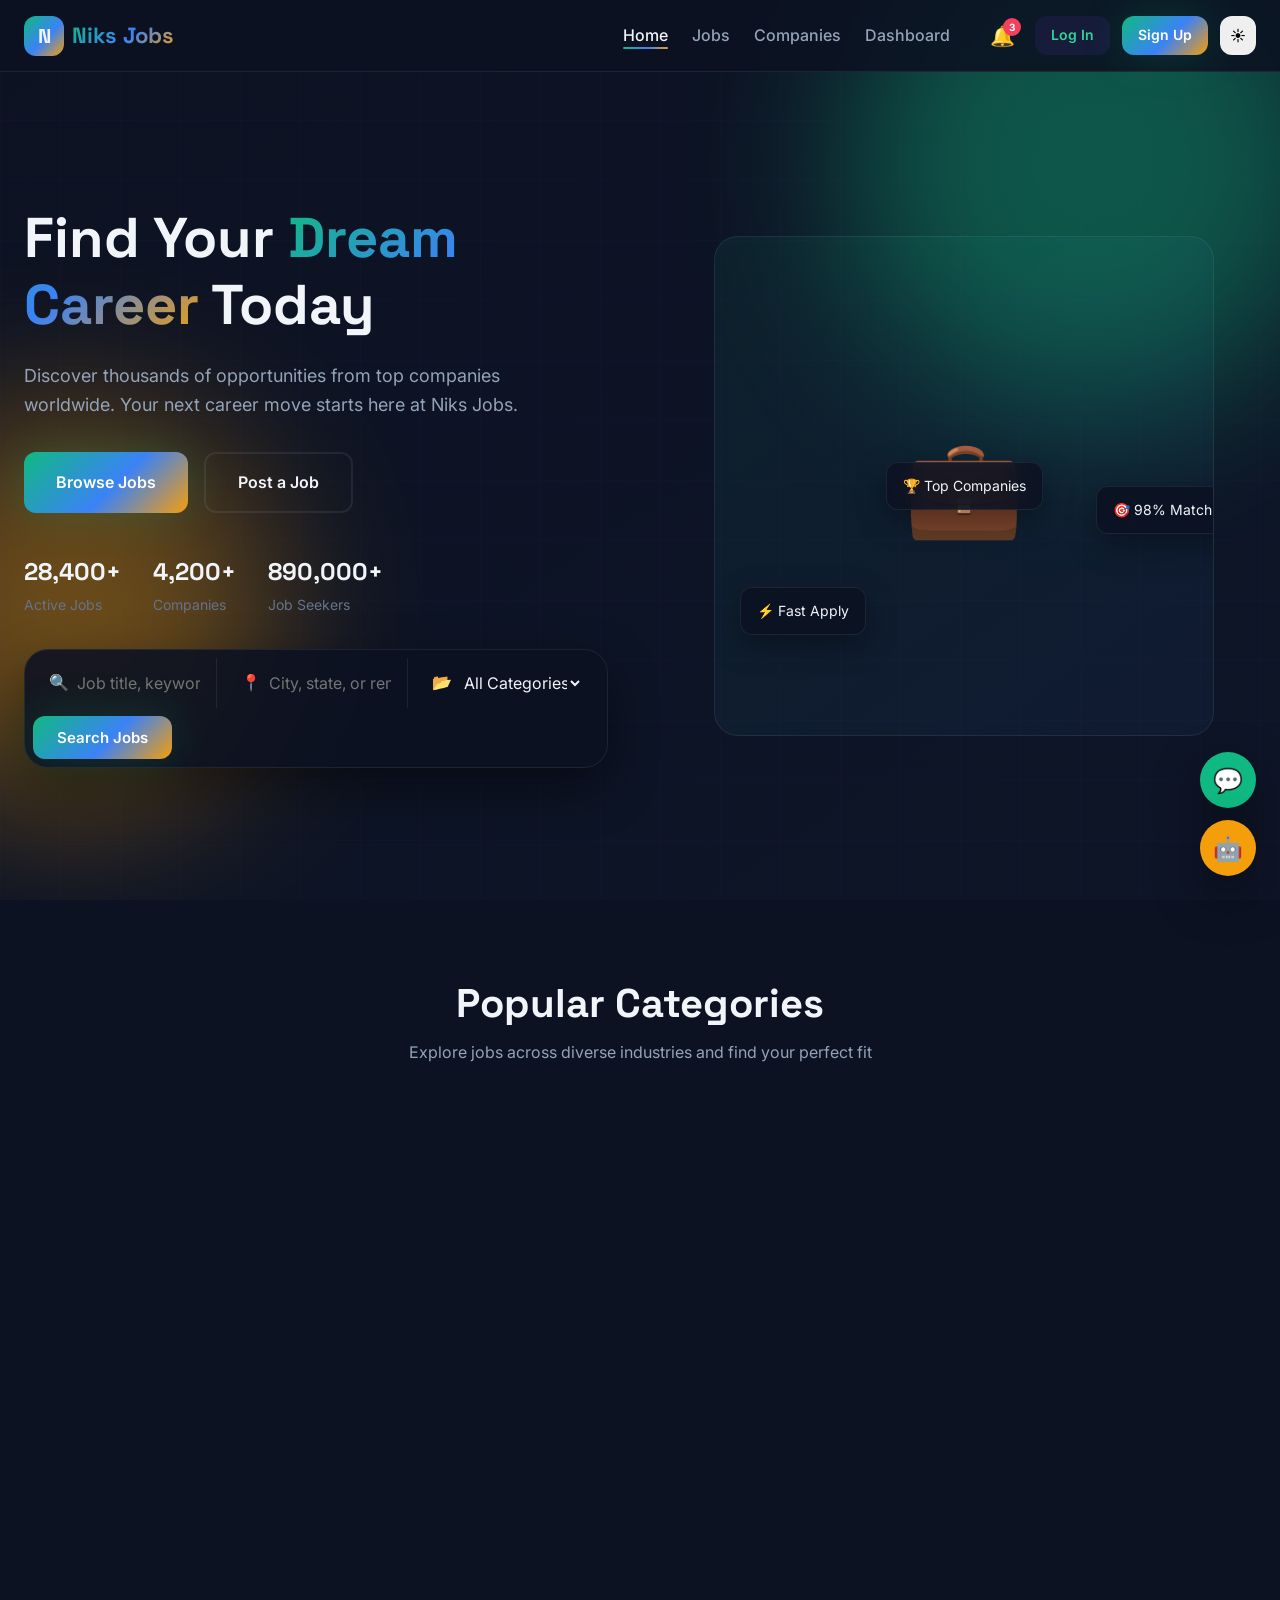
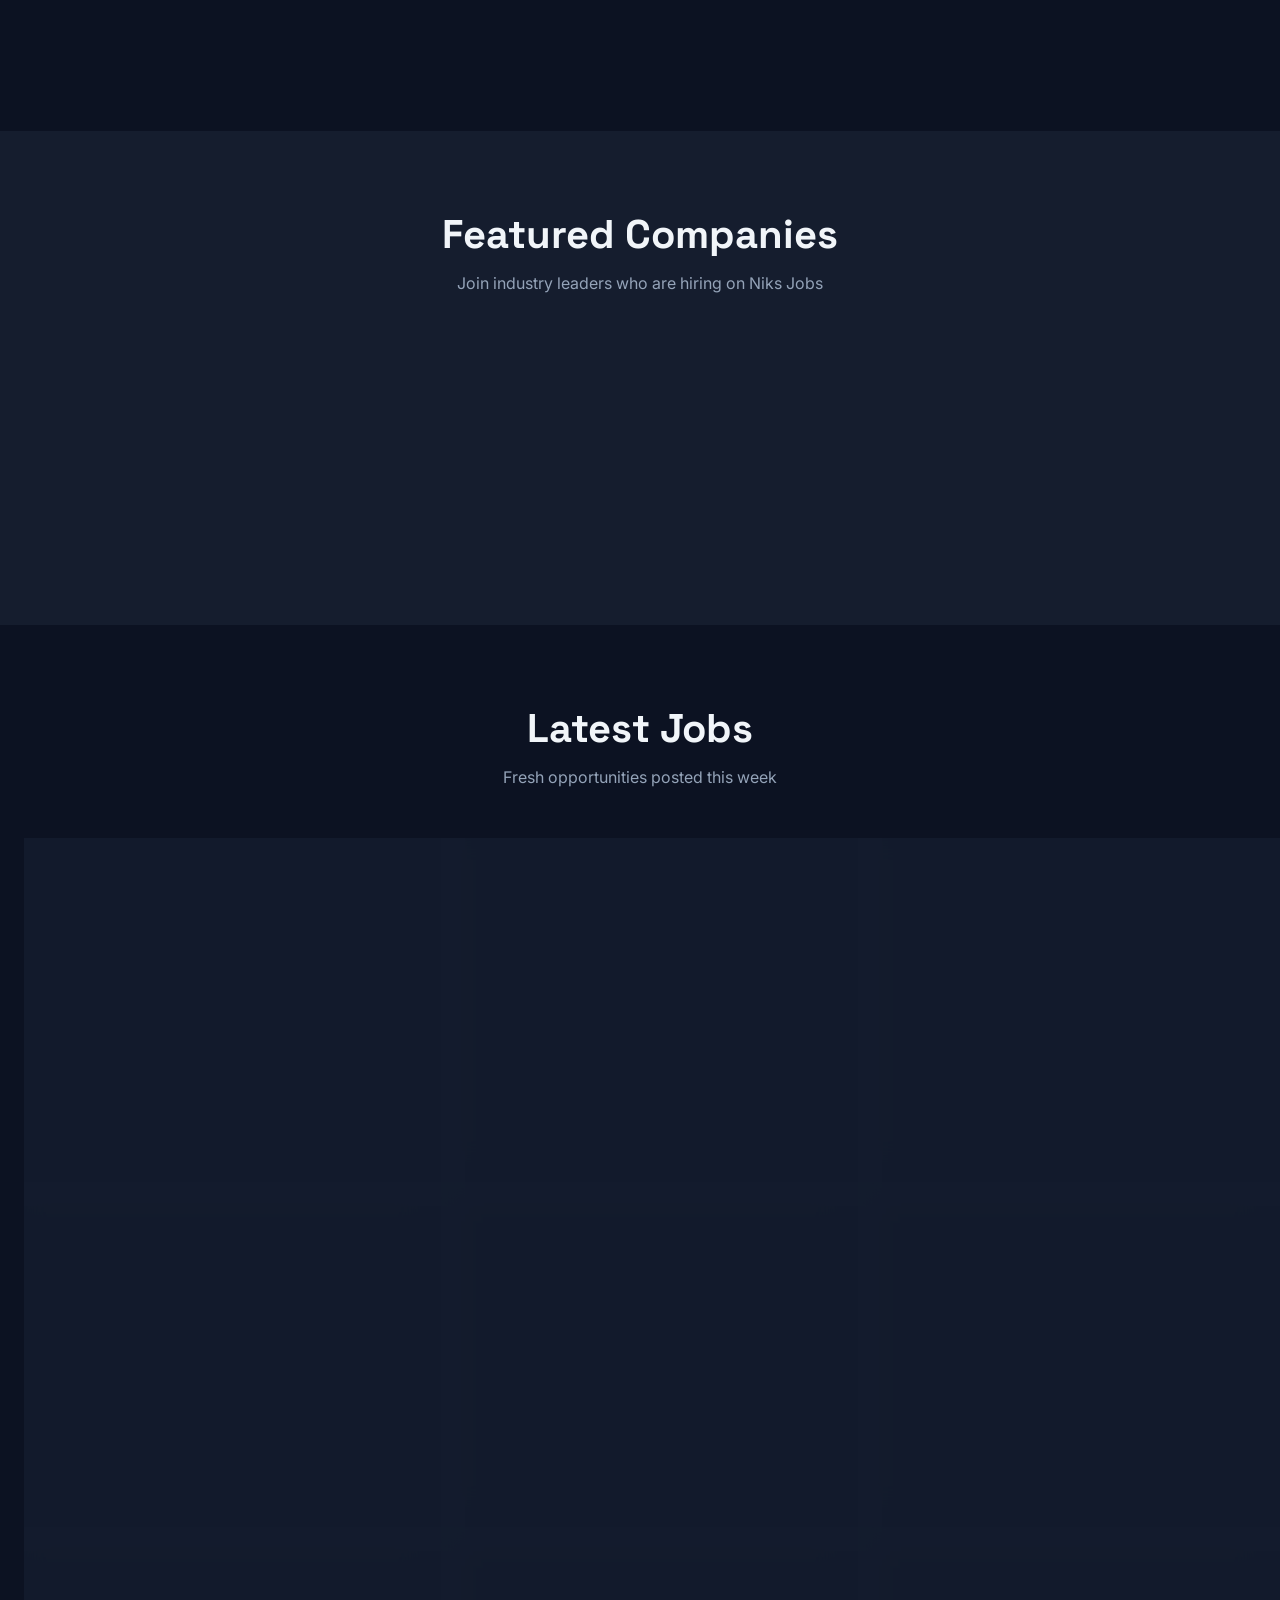
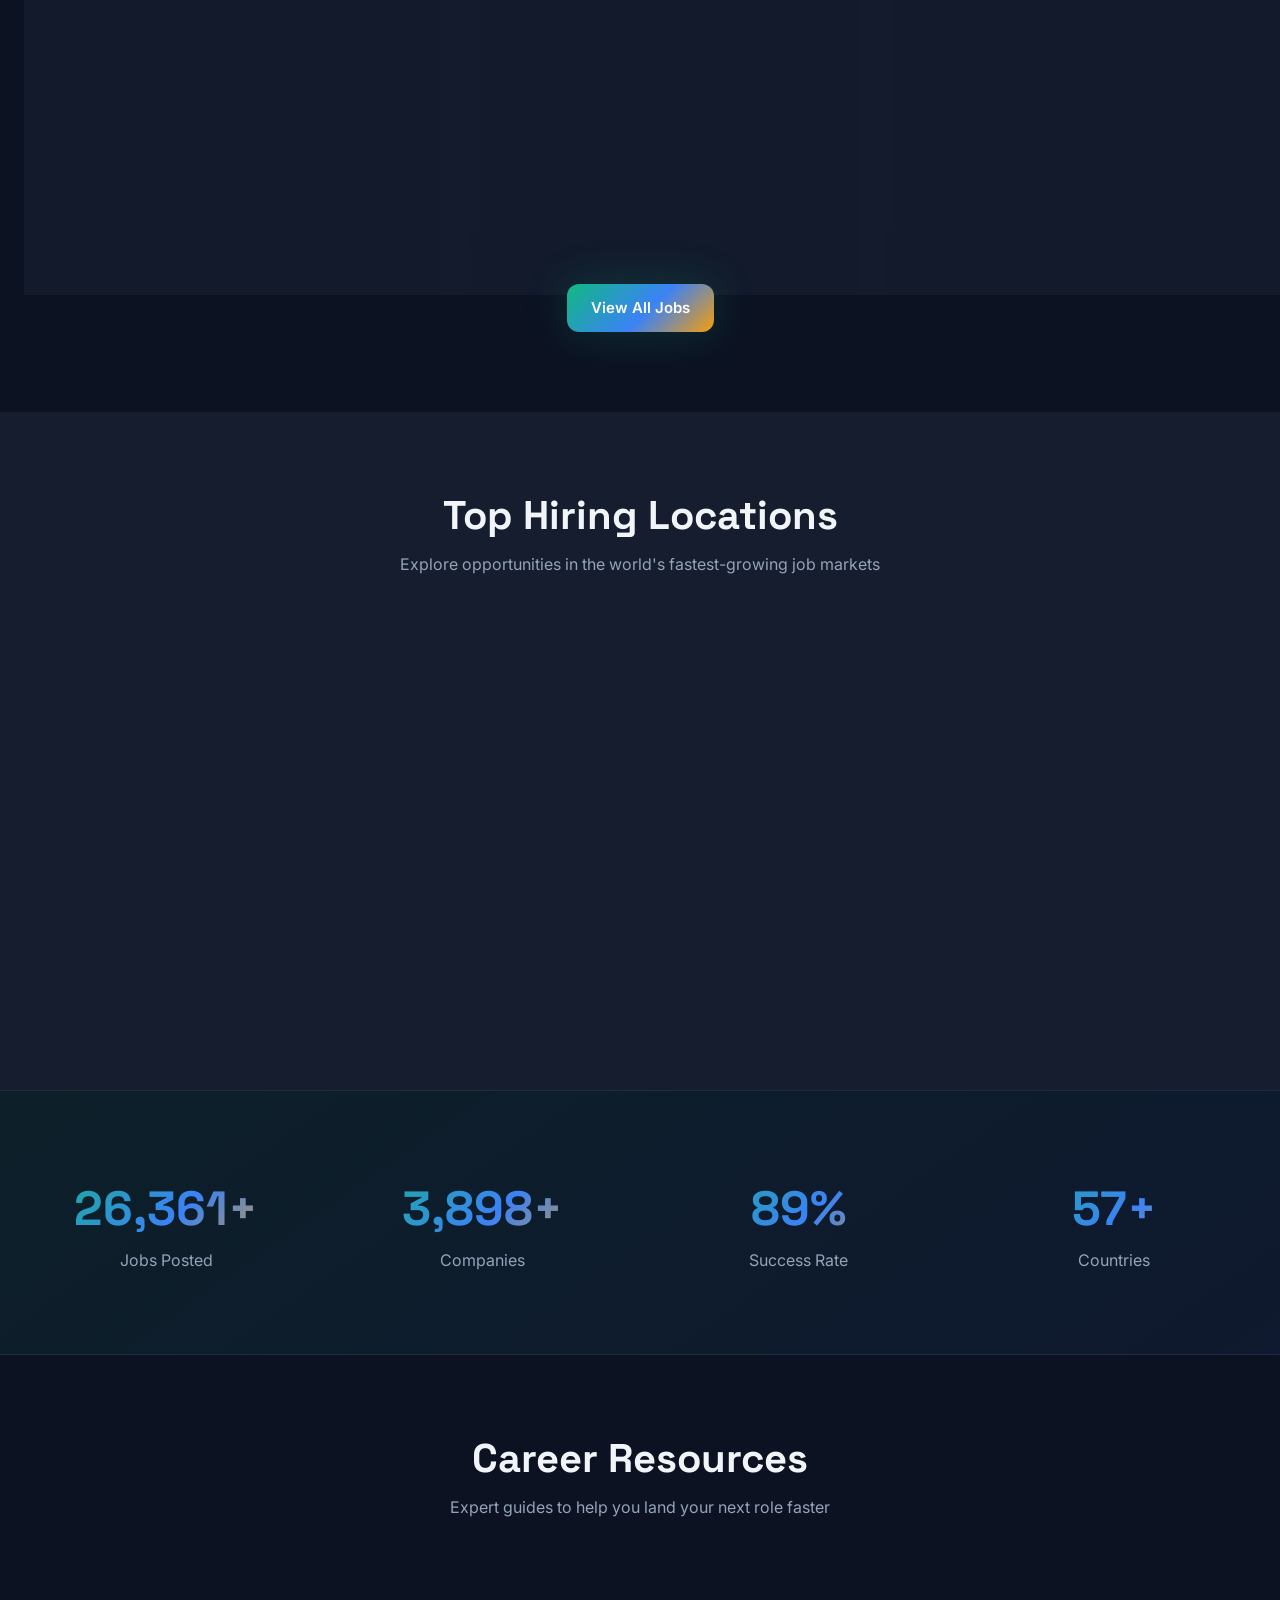
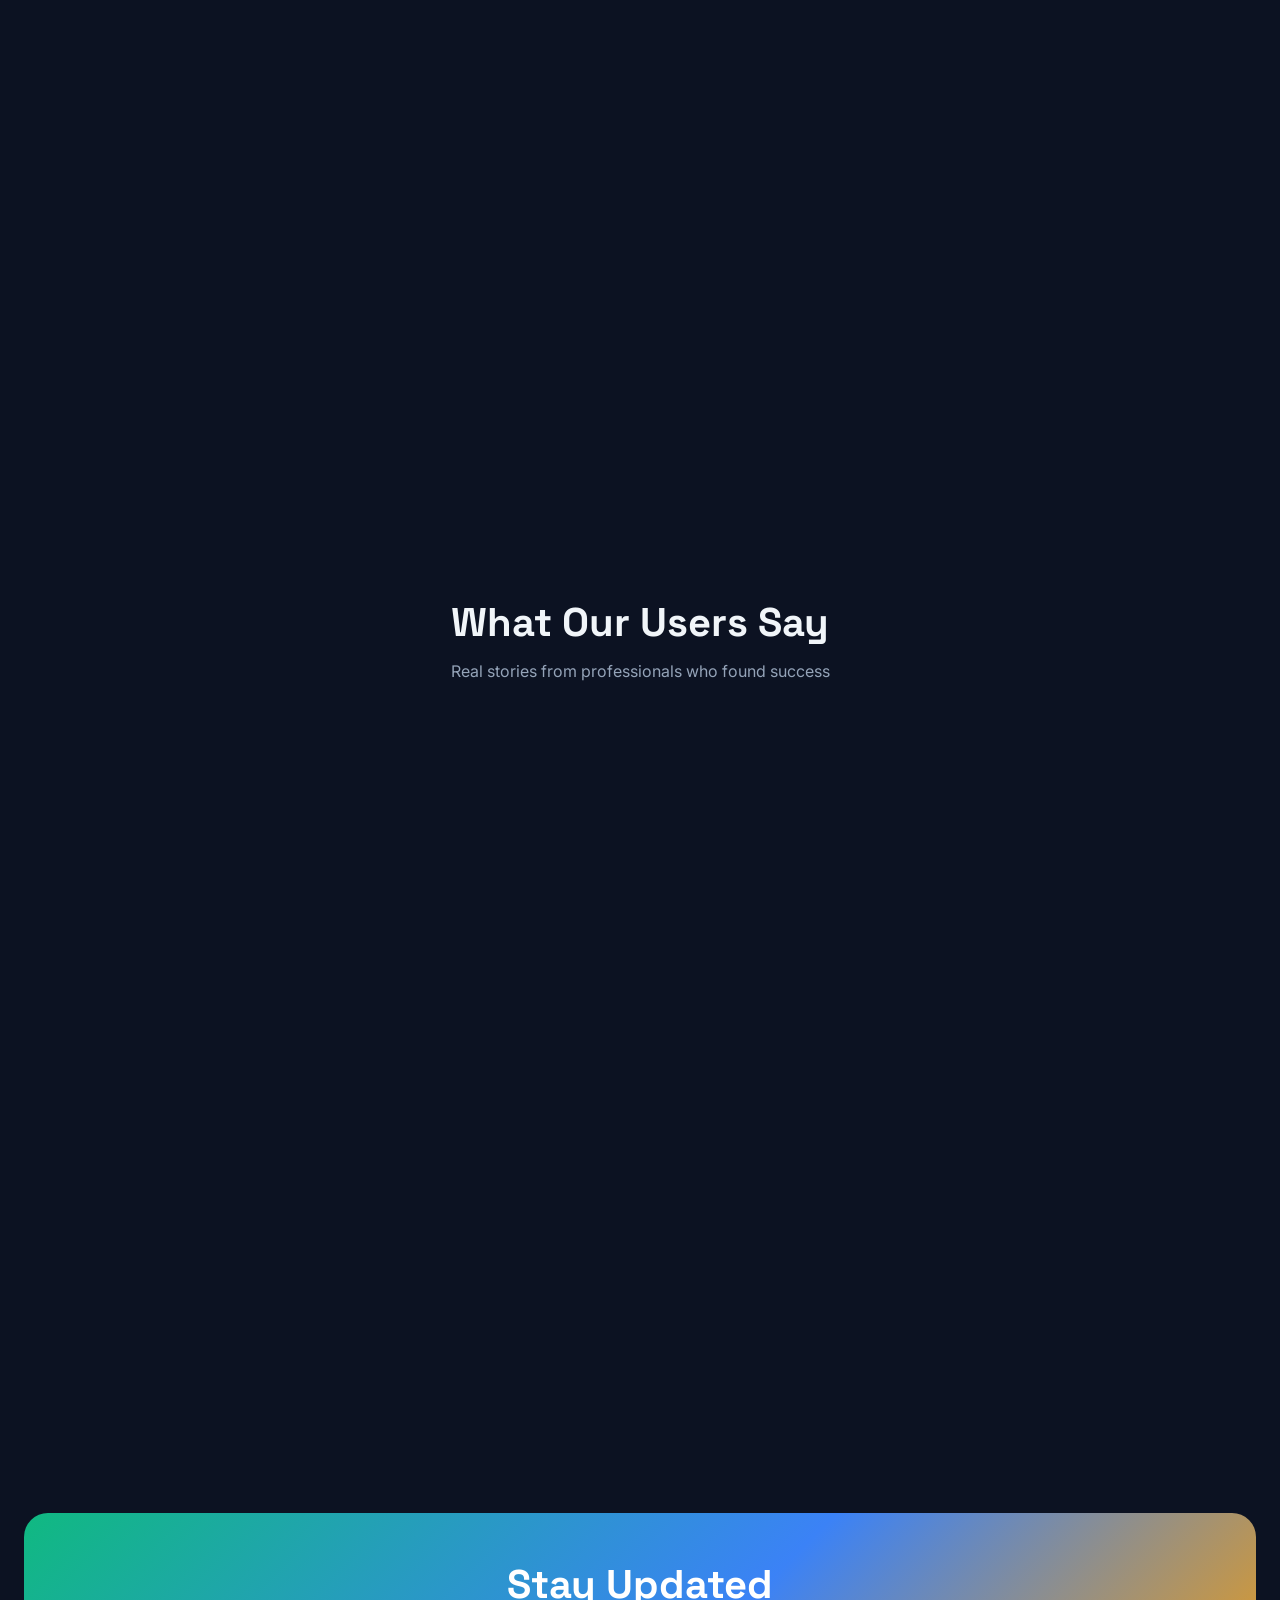
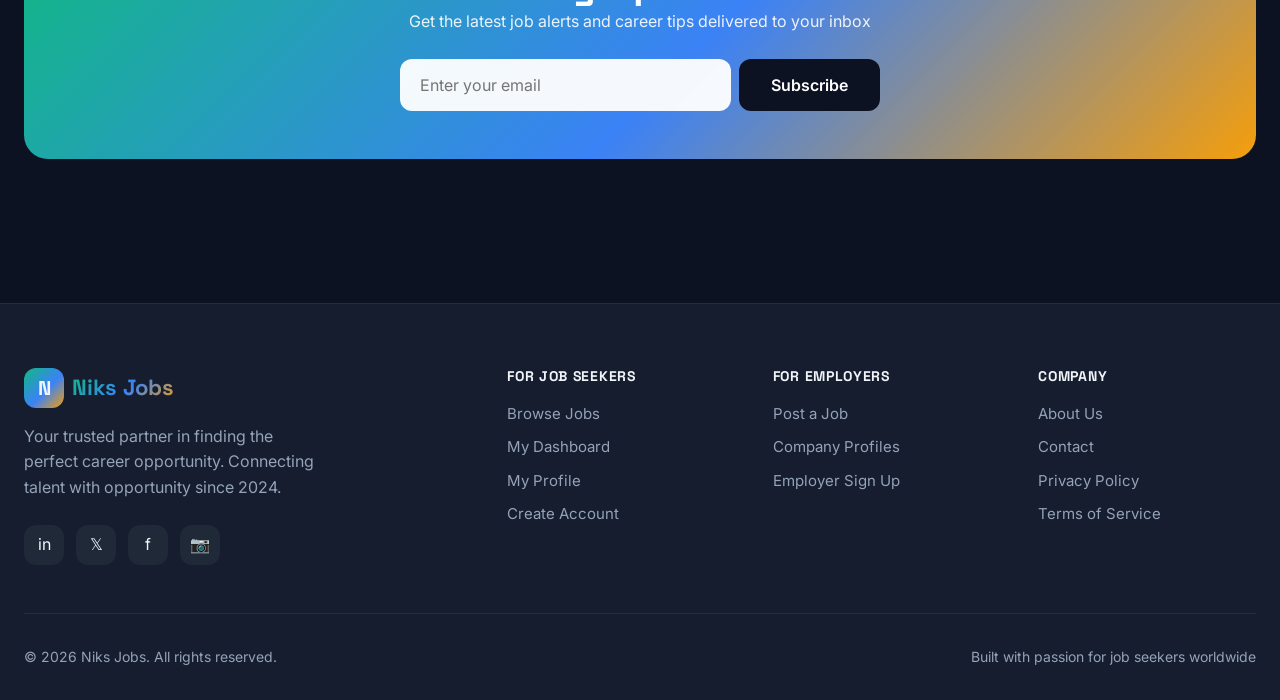
==== index.html @ 1e092dec "First commit" ====
<!DOCTYPE html>
<html lang="en" data-theme="dark">
<head>
  <meta charset="UTF-8">
  <meta name="viewport" content="width=device-width, initial-scale=1.0">
  <meta name="description" content="Niks Jobs - Find your dream career. Premium job portal with thousands of opportunities from top companies worldwide.">
  <meta name="keywords" content="jobs, careers, hiring, job portal, niks jobs">
  <title>Niks Jobs | Find Your Dream Career</title>
  <link rel="preconnect" href="https://fonts.googleapis.com">
  <link rel="preconnect" href="https://fonts.gstatic.com" crossorigin>
  <link href="https://fonts.googleapis.com/css2?family=Inter:wght@400;500;600;700&family=Space+Grotesk:wght@500;600;700&display=swap" rel="stylesheet">
  <link rel="stylesheet" href="css/variables.css">
  <link rel="stylesheet" href="css/base.css">
  <link rel="stylesheet" href="css/animations.css">
  <link rel="stylesheet" href="css/components.css">
  <link rel="stylesheet" href="css/layout.css">
  <link rel="stylesheet" href="css/pages.css">
  <link rel="stylesheet" href="css/responsive.css">
  <link rel="stylesheet" href="css/auth-ui.css">
</head>
<body data-page="home">
  <a href="#main" class="skip-link">Skip to main content</a>

  <header class="header">
    <div class="header-inner">
      <a href="index.html" class="logo">
        <div class="logo-icon">N</div>
        <span>Niks Jobs</span>
      </a>
      <nav class="nav">
        <ul class="nav-links">
          <li><a href="index.html" class="active">Home</a></li>
          <li><a href="jobs.html">Jobs</a></li>
          <li><a href="company.html">Companies</a></li>
          <li><a href="dashboard.html">Dashboard</a></li>
        </ul>
        <div class="nav-actions">
          <div class="notif-wrapper">
            <button class="notif-btn" aria-label="Notifications">🔔<span class="notif-badge">3</span></button>
            <div class="notif-dropdown">
              <div class="notif-header">
                <span>Notifications</span>
                <button class="mark-all-read" style="background:none;border:none;color:var(--primary-light);cursor:pointer;font-size:0.875rem">Mark all read</button>
              </div>
              <div class="notif-list"></div>
            </div>
          </div>
          <button class="btn btn-icon theme-toggle" aria-label="Toggle theme">☀️</button>
        </div>
      </nav>
      <button class="menu-toggle" aria-label="Open menu">☰</button>
    </div>
  </header>

  <nav class="mobile-nav">
    <a href="index.html">Home</a>
    <a href="jobs.html">Jobs</a>
    <a href="company.html">Companies</a>
    <a href="dashboard.html">Dashboard</a>
    <a href="login.html">Log In</a>
    <a href="register.html">Sign Up</a>
  </nav>

  <main id="main">
    <section class="hero">
      <div class="hero-bg"></div>
      <div class="hero-orb hero-orb-1"></div>
      <div class="hero-orb hero-orb-2"></div>
      <div class="hero-grid-pattern"></div>
      <div class="container hero-content">
        <div class="hero-text reveal">
          <h1>Find Your <span class="highlight">Dream Career</span> Today</h1>
          <p>Discover thousands of opportunities from top companies worldwide. Your next career move starts here at Niks Jobs.</p>
          <div class="hero-cta">
            <a href="jobs.html" class="btn btn-primary btn-lg">Browse Jobs</a>
            <a href="register.html" class="btn btn-outline btn-lg">Post a Job</a>
          </div>
          <div class="hero-stats-inline">
            <div class="stat"><strong class="counter" data-target="28400" data-suffix="+">0</strong><span>Active Jobs</span></div>
            <div class="stat"><strong class="counter" data-target="4200" data-suffix="+">0</strong><span>Companies</span></div>
            <div class="stat"><strong class="counter" data-target="890000" data-suffix="+">0</strong><span>Job Seekers</span></div>
          </div>
          <form class="search-hero" id="hero-search-form">
            <div class="search-field">
              <span>🔍</span>
              <input type="text" id="hero-keyword" placeholder="Job title, keywords..." aria-label="Search keywords">
            </div>
            <div class="search-field">
              <span>📍</span>
              <input type="text" id="hero-location" placeholder="City, state, or remote" aria-label="Location">
            </div>
            <div class="search-field">
              <span>📂</span>
              <select aria-label="Category" id="hero-category">
                <option value="">All Categories</option>
                <option value="tech">Technology</option>
                <option value="design">Design</option>
                <option value="marketing">Marketing</option>
                <option value="data">Data Science</option>
                <option value="remote">Remote</option>
                <option value="internship">Internships</option>
              </select>
            </div>
            <button type="submit" class="btn btn-primary">Search Jobs</button>
          </form>
        </div>
        <div class="hero-visual reveal">
          <div class="hero-illustration">
            <span style="font-size:6rem">💼</span>
            <div class="hero-float-card">🎯 98% Match Rate</div>
            <div class="hero-float-card">⚡ Fast Apply</div>
            <div class="hero-float-card">🏆 Top Companies</div>
          </div>
        </div>
      </div>
    </section>

    <section class="section">
      <div class="container">
        <div class="section-header reveal">
          <h2>Popular Categories</h2>
          <p>Explore jobs across diverse industries and find your perfect fit</p>
        </div>
        <div class="categories-grid" id="categories-grid"></div>
      </div>
    </section>

    <section class="section" style="background:var(--bg-secondary)">
      <div class="container">
        <div class="section-header reveal">
          <h2>Featured Companies</h2>
          <p>Join industry leaders who are hiring on Niks Jobs</p>
        </div>
        <div class="companies-scroll" id="featured-companies"></div>
      </div>
    </section>

    <section class="section">
      <div class="container">
        <div class="section-header reveal">
          <h2>Latest Jobs</h2>
          <p>Fresh opportunities posted this week</p>
        </div>
        <div class="jobs-grid grid-view" id="latest-jobs"></div>
        <div style="text-align:center;margin-top:2rem">
          <a href="jobs.html" class="btn btn-primary">View All Jobs</a>
        </div>
      </div>
    </section>

    <section class="section" style="background:var(--bg-secondary)">
      <div class="container">
        <div class="section-header reveal">
          <h2>Top Hiring Locations</h2>
          <p>Explore opportunities in the world's fastest-growing job markets</p>
        </div>
        <div class="locations-grid" id="locations-grid"></div>
      </div>
    </section>

    <section class="section stats-section">
      <div class="container">
        <div class="stats-row reveal">
          <div><div class="number counter" data-target="28400" data-suffix="+">0</div><p>Jobs Posted</p></div>
          <div><div class="number counter" data-target="4200" data-suffix="+">0</div><p>Companies</p></div>
          <div><div class="number counter" data-target="96" data-suffix="%">0</div><p>Success Rate</p></div>
          <div><div class="number counter" data-target="62" data-suffix="+">0</div><p>Countries</p></div>
        </div>
      </div>
    </section>

    <section class="section">
      <div class="container">
        <div class="section-header reveal">
          <h2>Career Resources</h2>
          <p>Expert guides to help you land your next role faster</p>
        </div>
        <div class="career-tips-grid" id="career-tips-grid"></div>
      </div>
    </section>

    <section class="section">
      <div class="container">
        <div class="section-header reveal">
          <h2>What Our Users Say</h2>
          <p>Real stories from professionals who found success</p>
        </div>
        <div class="testimonials-grid" id="testimonials-grid"></div>
      </div>
    </section>

    <section class="section">
      <div class="container">
        <div class="newsletter reveal">
          <h2>Stay Updated</h2>
          <p>Get the latest job alerts and career tips delivered to your inbox</p>
          <form class="newsletter-form" id="newsletter-form">
            <input type="email" id="newsletter-email" placeholder="Enter your email" required aria-label="Email for newsletter">
            <button type="submit" class="btn btn-lg">Subscribe</button>
          </form>
        </div>
      </div>
    </section>
  </main>

  <footer class="footer">
    <div class="container">
      <div class="footer-grid">
        <div class="footer-brand">
          <a href="index.html" class="logo"><div class="logo-icon">N</div><span>Niks Jobs</span></a>
          <p>Your trusted partner in finding the perfect career opportunity. Connecting talent with opportunity since 2024.</p>
          <div class="footer-social">
            <a href="#" aria-label="LinkedIn">in</a>
            <a href="#" aria-label="Twitter">𝕏</a>
            <a href="#" aria-label="Facebook">f</a>
            <a href="#" aria-label="Instagram">📷</a>
          </div>
        </div>
        <div class="footer-col">
          <h4>For Job Seekers</h4>
          <ul>
            <li><a href="jobs.html">Browse Jobs</a></li>
            <li><a href="dashboard.html">My Dashboard</a></li>
            <li><a href="profile.html">My Profile</a></li>
            <li><a href="register.html">Create Account</a></li>
          </ul>
        </div>
        <div class="footer-col">
          <h4>For Employers</h4>
          <ul>
            <li><a href="employer-dashboard.html">Post a Job</a></li>
            <li><a href="company.html">Company Profiles</a></li>
            <li><a href="register.html">Employer Sign Up</a></li>
          </ul>
        </div>
        <div class="footer-col">
          <h4>Company</h4>
          <ul>
            <li><a href="#">About Us</a></li>
            <li><a href="#">Contact</a></li>
            <li><a href="#">Privacy Policy</a></li>
            <li><a href="#">Terms of Service</a></li>
          </ul>
        </div>
      </div>
      <div class="footer-bottom">
        <p>&copy; 2026 Niks Jobs. All rights reserved.</p>
        <p>Built with passion for job seekers worldwide</p>
      </div>
    </div>
  </footer>

  <div class="floating-widgets">
    <div style="position:relative">
      <div class="widget-panel" id="chat-panel">
        <div class="widget-header">💬 Messages <button class="widget-close" style="background:none;border:none;color:white;cursor:pointer;font-size:1.25rem">×</button></div>
        <div class="widget-body" id="chat-messages">
          <p style="font-size:0.875rem;color:var(--text-muted)">Chat with recruiters in real-time</p>
        </div>
        <div class="widget-footer">
          <input type="text" id="chat-input" placeholder="Type a message...">
          <button class="btn btn-primary btn-sm" id="chat-send">Send</button>
        </div>
      </div>
      <button class="widget-btn chat" id="chat-toggle" aria-label="Open chat">💬</button>
    </div>
    <div style="position:relative">
      <div class="widget-panel" id="ai-panel">
        <div class="widget-header">🤖 AI Career Assistant <button class="widget-close" style="background:none;border:none;color:white;cursor:pointer;font-size:1.25rem">×</button></div>
        <div class="widget-body" id="ai-messages">
          <p>Hi! I'm your AI career assistant. Ask me about jobs, resume tips, or interview prep!</p>
        </div>
        <div class="widget-footer">
          <input type="text" id="ai-input" placeholder="Ask anything...">
          <button class="btn btn-primary btn-sm" id="ai-send">Ask</button>
        </div>
      </div>
      <button class="widget-btn ai" id="ai-toggle" aria-label="AI assistant">🤖</button>
    </div>
  </div>

  <script src="js/data.js"></script>
  <script src="js/storage.js"></script>
  <script src="js/utils.js"></script>
  <script src="js/theme.js"></script>
  <script src="js/notifications.js"></script>
  <script src="js/jobs.js"></script>
  <script src="js/auth.js"></script>
  <script src="js/app.js"></script>
</body>
</html>
---- css/variables.css ----
:root {
  --bg-primary: #0C1222;
  --bg-secondary: #151D2E;
  --bg-tertiary: #1F2937;
  --bg-card: rgba(21, 29, 46, 0.85);
  --bg-glass: rgba(12, 18, 34, 0.88);
  --primary: #10B981;
  --primary-light: #34D399;
  --primary-dark: #059669;
  --accent: #F59E0B;
  --accent-light: #FBBF24;
  --accent-secondary: #3B82F6;
  --text-primary: #F1F5F9;
  --text-secondary: #94A3B8;
  --text-muted: #64748B;
  --border: rgba(148, 163, 184, 0.12);
  --border-hover: rgba(16, 185, 129, 0.45);
  --success: #10B981;
  --warning: #F59E0B;
  --danger: #F43F5E;
  --gradient-primary: linear-gradient(135deg, #10B981 0%, #3B82F6 55%, #F59E0B 100%);
  --gradient-hero: linear-gradient(145deg, #0C1222 0%, #0F172A 40%, #134E4A 100%);
  --gradient-card: linear-gradient(145deg, rgba(16, 185, 129, 0.08), rgba(59, 130, 246, 0.06));
  --shadow-sm: 0 2px 10px rgba(0, 0, 0, 0.25);
  --shadow-md: 0 10px 30px rgba(0, 0, 0, 0.35);
  --shadow-lg: 0 20px 50px rgba(0, 0, 0, 0.45);
  --shadow-glow: 0 0 45px rgba(16, 185, 129, 0.2);
  --radius-sm: 8px;
  --radius-md: 12px;
  --radius-lg: 16px;
  --radius-xl: 24px;
  --radius-full: 9999px;
  --font-sans: 'Inter', -apple-system, BlinkMacSystemFont, 'Segoe UI', sans-serif;
  --font-display: 'Space Grotesk', var(--font-sans);
  --transition-fast: 0.15s ease;
  --transition-base: 0.3s ease;
  --transition-slow: 0.5s ease;
  --header-height: 72px;
  --sidebar-width: 260px;
  --z-dropdown: 100;
  --z-modal: 200;
  --z-toast: 300;
}

[data-theme="light"] {
  --bg-primary: #F4F7FB;
  --bg-secondary: #FFFFFF;
  --bg-tertiary: #E8EDF5;
  --bg-card: rgba(255, 255, 255, 0.92);
  --bg-glass: rgba(255, 255, 255, 0.94);
  --text-primary: #0F172A;
  --text-secondary: #475569;
  --text-muted: #94A3B8;
  --border: rgba(15, 23, 42, 0.1);
  --border-hover: rgba(16, 185, 129, 0.35);
  --gradient-hero: linear-gradient(145deg, #F4F7FB 0%, #ECFDF5 50%, #EFF6FF 100%);
  --gradient-card: linear-gradient(145deg, rgba(16, 185, 129, 0.06), rgba(59, 130, 246, 0.04));
  --shadow-sm: 0 2px 10px rgba(15, 23, 42, 0.06);
  --shadow-md: 0 10px 30px rgba(15, 23, 42, 0.08);
  --shadow-lg: 0 20px 50px rgba(15, 23, 42, 0.1);
  --shadow-glow: 0 0 40px rgba(16, 185, 129, 0.12);
}
---- css/base.css ----
*, *::before, *::after {
  box-sizing: border-box;
  margin: 0;
  padding: 0;
}

html {
  scroll-behavior: smooth;
  font-size: 16px;
}

body {
  font-family: var(--font-sans);
  background: var(--bg-primary);
  color: var(--text-primary);
  line-height: 1.6;
  overflow-x: hidden;
  transition: background var(--transition-base), color var(--transition-base);
}

img {
  max-width: 100%;
  height: auto;
  display: block;
}

a {
  color: inherit;
  text-decoration: none;
}

button, input, select, textarea {
  font-family: inherit;
  font-size: inherit;
}

ul, ol {
  list-style: none;
}

h1, h2, h3, h4, h5, h6 {
  font-family: var(--font-display);
  font-weight: 700;
  line-height: 1.2;
}

h1 { font-size: clamp(2rem, 5vw, 3.5rem); }
h2 { font-size: clamp(1.75rem, 4vw, 2.5rem); }
h3 { font-size: clamp(1.25rem, 3vw, 1.5rem); }

p { color: var(--text-secondary); }

.container {
  width: 100%;
  max-width: 1280px;
  margin: 0 auto;
  padding: 0 1.5rem;
}

.section {
  padding: 5rem 0;
}

.section-header {
  text-align: center;
  margin-bottom: 3rem;
}

.section-header h2 {
  margin-bottom: 0.75rem;
}

.section-header p {
  max-width: 600px;
  margin: 0 auto;
}

.sr-only {
  position: absolute;
  width: 1px;
  height: 1px;
  padding: 0;
  margin: -1px;
  overflow: hidden;
  clip: rect(0, 0, 0, 0);
  border: 0;
}

.skip-link {
  position: absolute;
  top: -100%;
  left: 1rem;
  z-index: 1000;
  padding: 0.5rem 1rem;
  background: var(--primary);
  color: white;
  border-radius: var(--radius-sm);
}

.skip-link:focus {
  top: 1rem;
}
---- css/animations.css ----
@keyframes float {
  0%, 100% { transform: translateY(0) rotate(0deg); }
  50% { transform: translateY(-20px) rotate(3deg); }
}

@keyframes pulse-glow {
  0%, 100% { opacity: 0.5; transform: scale(1); }
  50% { opacity: 0.8; transform: scale(1.05); }
}

@keyframes gradient-shift {
  0% { background-position: 0% 50%; }
  50% { background-position: 100% 50%; }
  100% { background-position: 0% 50%; }
}

@keyframes fadeInUp {
  from { opacity: 0; transform: translateY(30px); }
  to { opacity: 1; transform: translateY(0); }
}

@keyframes fadeIn {
  from { opacity: 0; }
  to { opacity: 1; }
}

@keyframes slideInRight {
  from { opacity: 0; transform: translateX(20px); }
  to { opacity: 1; transform: translateX(0); }
}

@keyframes shimmer {
  0% { background-position: -200% 0; }
  100% { background-position: 200% 0; }
}

@keyframes ripple {
  to { transform: scale(4); opacity: 0; }
}

@keyframes spin {
  to { transform: rotate(360deg); }
}

@keyframes bounce-in {
  0% { transform: scale(0.3); opacity: 0; }
  50% { transform: scale(1.05); }
  70% { transform: scale(0.9); }
  100% { transform: scale(1); opacity: 1; }
}

.reveal {
  opacity: 0;
  transform: translateY(40px);
  transition: opacity 0.6s ease, transform 0.6s ease;
}

.reveal.visible {
  opacity: 1;
  transform: translateY(0);
}

.skeleton {
  background: linear-gradient(90deg, var(--bg-tertiary) 25%, var(--bg-secondary) 50%, var(--bg-tertiary) 75%);
  background-size: 200% 100%;
  animation: shimmer 1.5s infinite;
  border-radius: var(--radius-md);
}

.loading-spinner {
  width: 40px;
  height: 40px;
  border: 3px solid var(--border);
  border-top-color: var(--primary);
  border-radius: 50%;
  animation: spin 0.8s linear infinite;
}
---- css/components.css ----
/* Buttons */
.btn {
  display: inline-flex;
  align-items: center;
  justify-content: center;
  gap: 0.5rem;
  padding: 0.75rem 1.5rem;
  font-weight: 600;
  font-size: 0.9375rem;
  border-radius: var(--radius-md);
  border: none;
  cursor: pointer;
  transition: all var(--transition-base);
  position: relative;
  overflow: hidden;
  white-space: nowrap;
}

.btn-primary {
  background: var(--gradient-primary);
  color: white;
  box-shadow: var(--shadow-glow);
}

.btn-primary:hover {
  transform: translateY(-2px);
  box-shadow: 0 0 50px rgba(124, 58, 237, 0.4);
}

.btn-outline {
  background: transparent;
  border: 2px solid var(--border);
  color: var(--text-primary);
}

.btn-outline:hover {
  border-color: var(--primary);
  color: var(--primary-light);
}

.btn-ghost {
  background: rgba(124, 58, 237, 0.1);
  color: var(--primary-light);
}

.btn-ghost:hover {
  background: rgba(124, 58, 237, 0.2);
}

.btn-sm { padding: 0.5rem 1rem; font-size: 0.875rem; }
.btn-lg { padding: 1rem 2rem; font-size: 1rem; }
.btn-icon { padding: 0.625rem; border-radius: var(--radius-md); }

.btn .ripple {
  position: absolute;
  border-radius: 50%;
  background: rgba(255, 255, 255, 0.4);
  transform: scale(0);
  animation: ripple 0.6s ease-out;
  pointer-events: none;
}

/* Cards */
.card {
  background: var(--bg-card);
  backdrop-filter: blur(12px);
  border: 1px solid var(--border);
  border-radius: var(--radius-lg);
  padding: 1.5rem;
  transition: all var(--transition-base);
}

.card:hover {
  border-color: var(--border-hover);
  transform: translateY(-4px);
  box-shadow: var(--shadow-md);
}

.card-glass {
  background: var(--bg-glass);
  backdrop-filter: blur(20px);
  border: 1px solid var(--border);
}

/* Badges */
.badge {
  display: inline-flex;
  align-items: center;
  padding: 0.25rem 0.75rem;
  font-size: 0.75rem;
  font-weight: 600;
  border-radius: var(--radius-full);
  background: rgba(124, 58, 237, 0.15);
  color: var(--primary-light);
}

.badge-accent { background: rgba(6, 182, 212, 0.15); color: var(--accent-light); }
.badge-success { background: rgba(16, 185, 129, 0.15); color: var(--success); }
.badge-warning { background: rgba(245, 158, 11, 0.15); color: var(--warning); }

/* Forms */
.form-group {
  margin-bottom: 1.25rem;
  position: relative;
}

.form-group label {
  display: block;
  margin-bottom: 0.5rem;
  font-size: 0.875rem;
  font-weight: 500;
  color: var(--text-secondary);
}

.form-group.floating label {
  position: absolute;
  left: 1rem;
  top: 50%;
  transform: translateY(-50%);
  margin: 0;
  transition: all var(--transition-base);
  pointer-events: none;
  color: var(--text-muted);
}

.form-group.floating input:focus + label,
.form-group.floating input:not(:placeholder-shown) + label,
.form-group.floating.has-value label {
  top: 0.5rem;
  transform: translateY(0);
  font-size: 0.75rem;
  color: var(--primary-light);
}

.form-control {
  width: 100%;
  padding: 0.875rem 1rem;
  background: var(--bg-secondary);
  border: 1px solid var(--border);
  border-radius: var(--radius-md);
  color: var(--text-primary);
  transition: all var(--transition-base);
}

.form-control:focus {
  outline: none;
  border-color: var(--primary);
  box-shadow: 0 0 0 3px rgba(124, 58, 237, 0.2);
}

.form-control::placeholder { color: var(--text-muted); }

.form-group.floating input {
  padding-top: 1.5rem;
  padding-bottom: 0.5rem;
}

.form-error {
  color: var(--danger);
  font-size: 0.75rem;
  margin-top: 0.25rem;
}

/* Tags */
.tag {
  display: inline-block;
  padding: 0.25rem 0.625rem;
  font-size: 0.75rem;
  background: var(--bg-tertiary);
  border-radius: var(--radius-sm);
  color: var(--text-secondary);
}

/* Avatar */
.avatar {
  width: 48px;
  height: 48px;
  border-radius: var(--radius-md);
  object-fit: cover;
  background: var(--gradient-primary);
  display: flex;
  align-items: center;
  justify-content: center;
  font-weight: 700;
  color: white;
  flex-shrink: 0;
}

.avatar-lg { width: 80px; height: 80px; font-size: 1.5rem; }
.avatar-sm { width: 32px; height: 32px; font-size: 0.75rem; }

/* Progress */
.progress-bar {
  height: 6px;
  background: var(--bg-tertiary);
  border-radius: var(--radius-full);
  overflow: hidden;
}

.progress-bar-fill {
  height: 100%;
  background: var(--gradient-primary);
  border-radius: var(--radius-full);
  transition: width var(--transition-slow);
}

/* Toggle */
.toggle {
  position: relative;
  width: 52px;
  height: 28px;
  background: var(--bg-tertiary);
  border-radius: var(--radius-full);
  cursor: pointer;
  transition: background var(--transition-base);
  border: none;
}

.toggle::after {
  content: '';
  position: absolute;
  top: 3px;
  left: 3px;
  width: 22px;
  height: 22px;
  background: white;
  border-radius: 50%;
  transition: transform var(--transition-base);
}

.toggle.active {
  background: var(--primary);
}

.toggle.active::after {
  transform: translateX(24px);
}

/* Modal */
.modal-overlay {
  position: fixed;
  inset: 0;
  background: rgba(0, 0, 0, 0.6);
  backdrop-filter: blur(4px);
  z-index: var(--z-modal);
  display: flex;
  align-items: center;
  justify-content: center;
  padding: 1rem;
  opacity: 0;
  visibility: hidden;
  transition: all var(--transition-base);
}

.modal-overlay.active {
  opacity: 1;
  visibility: visible;
}

.modal {
  background: var(--bg-secondary);
  border: 1px solid var(--border);
  border-radius: var(--radius-xl);
  padding: 2rem;
  max-width: 500px;
  width: 100%;
  max-height: 90vh;
  overflow-y: auto;
  transform: scale(0.9);
  transition: transform var(--transition-base);
}

.modal-overlay.active .modal {
  transform: scale(1);
}

/* Toast */
.toast-container {
  position: fixed;
  bottom: 1.5rem;
  right: 1.5rem;
  z-index: var(--z-toast);
  display: flex;
  flex-direction: column;
  gap: 0.75rem;
}

.toast {
  padding: 1rem 1.5rem;
  background: var(--bg-secondary);
  border: 1px solid var(--border);
  border-radius: var(--radius-md);
  box-shadow: var(--shadow-lg);
  animation: slideInRight 0.3s ease;
  display: flex;
  align-items: center;
  gap: 0.75rem;
}

/* Tabs */
.tabs {
  display: flex;
  gap: 0.5rem;
  border-bottom: 1px solid var(--border);
  margin-bottom: 1.5rem;
  overflow-x: auto;
}

.tab-btn {
  padding: 0.75rem 1.25rem;
  background: none;
  border: none;
  color: var(--text-secondary);
  font-weight: 500;
  cursor: pointer;
  border-bottom: 2px solid transparent;
  margin-bottom: -1px;
  transition: all var(--transition-base);
  white-space: nowrap;
}

.tab-btn:hover,
.tab-btn.active {
  color: var(--primary-light);
  border-bottom-color: var(--primary);
}

/* Empty state */
.empty-state {
  text-align: center;
  padding: 3rem;
  color: var(--text-muted);
}

.empty-state svg {
  width: 64px;
  height: 64px;
  margin: 0 auto 1rem;
  opacity: 0.5;
}

/* Reading progress */
.reading-progress {
  position: fixed;
  top: 0;
  left: 0;
  height: 3px;
  background: var(--gradient-primary);
  z-index: 1000;
  width: 0%;
  transition: width 0.1s linear;
}

/* Sticky CTA */
.sticky-apply {
  position: fixed;
  bottom: 0;
  left: 0;
  right: 0;
  padding: 1rem 1.5rem;
  background: var(--bg-glass);
  backdrop-filter: blur(20px);
  border-top: 1px solid var(--border);
  display: none;
  z-index: 90;
  gap: 1rem;
  align-items: center;
  justify-content: space-between;
}

.sticky-apply.visible {
  display: flex;
}

/* Chat & AI popups */
.floating-widgets {
  position: fixed;
  bottom: 1.5rem;
  right: 1.5rem;
  z-index: 80;
  display: flex;
  flex-direction: column;
  gap: 0.75rem;
  align-items: flex-end;
}

.widget-btn {
  width: 56px;
  height: 56px;
  border-radius: 50%;
  border: none;
  cursor: pointer;
  display: flex;
  align-items: center;
  justify-content: center;
  font-size: 1.5rem;
  box-shadow: var(--shadow-lg);
  transition: transform var(--transition-base);
}

.widget-btn:hover { transform: scale(1.1); }

.widget-btn.chat { background: var(--primary); color: white; }
.widget-btn.ai { background: var(--accent); color: white; }

.widget-panel {
  position: absolute;
  bottom: 70px;
  right: 0;
  width: 360px;
  max-height: 480px;
  background: var(--bg-secondary);
  border: 1px solid var(--border);
  border-radius: var(--radius-xl);
  box-shadow: var(--shadow-lg);
  display: none;
  flex-direction: column;
  overflow: hidden;
}

.widget-panel.active {
  display: flex;
  animation: bounce-in 0.3s ease;
}

.widget-header {
  padding: 1rem 1.25rem;
  background: var(--gradient-primary);
  color: white;
  font-weight: 600;
  display: flex;
  justify-content: space-between;
  align-items: center;
}

.widget-body {
  flex: 1;
  overflow-y: auto;
  padding: 1rem;
}

.widget-footer {
  padding: 0.75rem;
  border-top: 1px solid var(--border);
  display: flex;
  gap: 0.5rem;
}

.widget-footer input {
  flex: 1;
  padding: 0.625rem 1rem;
  border: 1px solid var(--border);
  border-radius: var(--radius-full);
  background: var(--bg-primary);
  color: var(--text-primary);
}

/* Timeline */
.timeline {
  position: relative;
  padding-left: 2rem;
}

.timeline::before {
  content: '';
  position: absolute;
  left: 7px;
  top: 0;
  bottom: 0;
  width: 2px;
  background: var(--border);
}

.timeline-item {
  position: relative;
  padding-bottom: 1.5rem;
}

.timeline-item::before {
  content: '';
  position: absolute;
  left: -2rem;
  top: 4px;
  width: 16px;
  height: 16px;
  border-radius: 50%;
  background: var(--bg-tertiary);
  border: 2px solid var(--border);
}

.timeline-item.completed::before {
  background: var(--success);
  border-color: var(--success);
}

.timeline-item.active::before {
  background: var(--primary);
  border-color: var(--primary);
  box-shadow: 0 0 0 4px rgba(124, 58, 237, 0.3);
}

/* Upload zone */
.upload-zone {
  border: 2px dashed var(--border);
  border-radius: var(--radius-lg);
  padding: 2rem;
  text-align: center;
  cursor: pointer;
  transition: all var(--transition-base);
}

.upload-zone:hover,
.upload-zone.dragover {
  border-color: var(--primary);
  background: rgba(124, 58, 237, 0.05);
}

.upload-zone input { display: none; }

/* Pagination */
.pagination {
  display: flex;
  align-items: center;
  justify-content: center;
  gap: 0.5rem;
  margin-top: 2rem;
}

.pagination button {
  min-width: 40px;
  height: 40px;
  border: 1px solid var(--border);
  background: var(--bg-secondary);
  color: var(--text-primary);
  border-radius: var(--radius-md);
  cursor: pointer;
  transition: all var(--transition-base);
}

.pagination button:hover,
.pagination button.active {
  background: var(--primary);
  border-color: var(--primary);
  color: white;
}

.pagination button:disabled {
  opacity: 0.4;
  cursor: not-allowed;
}
---- css/layout.css ----
/* Header */
.header {
  position: fixed;
  top: 0;
  left: 0;
  right: 0;
  height: var(--header-height);
  background: var(--bg-glass);
  backdrop-filter: blur(20px);
  border-bottom: 1px solid var(--border);
  z-index: 100;
  transition: all var(--transition-base);
}

.header.scrolled {
  box-shadow: var(--shadow-md);
}

.header-inner {
  display: flex;
  align-items: center;
  justify-content: space-between;
  height: 100%;
  max-width: 1280px;
  margin: 0 auto;
  padding: 0 1.5rem;
}

.logo {
  display: flex;
  align-items: center;
  gap: 0.5rem;
  font-family: var(--font-display);
  font-weight: 700;
  font-size: 1.375rem;
}

.logo-icon {
  width: 40px;
  height: 40px;
  background: var(--gradient-primary);
  border-radius: var(--radius-md);
  display: flex;
  align-items: center;
  justify-content: center;
  font-size: 1.25rem;
}

.logo span {
  background: var(--gradient-primary);
  -webkit-background-clip: text;
  -webkit-text-fill-color: transparent;
  background-clip: text;
}

.nav {
  display: flex;
  align-items: center;
  gap: 2rem;
}

.nav-links {
  display: flex;
  gap: 1.5rem;
}

.nav-links a {
  font-weight: 500;
  color: var(--text-secondary);
  transition: color var(--transition-fast);
  position: relative;
}

.nav-links a:hover,
.nav-links a.active {
  color: var(--text-primary);
}

.nav-links a.active::after {
  content: '';
  position: absolute;
  bottom: -4px;
  left: 0;
  right: 0;
  height: 2px;
  background: var(--gradient-primary);
  border-radius: var(--radius-full);
}

.nav-actions {
  display: flex;
  align-items: center;
  gap: 0.75rem;
}

/* Notifications */
.notif-wrapper {
  position: relative;
}

.notif-btn {
  position: relative;
  background: none;
  border: none;
  color: var(--text-secondary);
  cursor: pointer;
  padding: 0.5rem;
  font-size: 1.25rem;
  transition: color var(--transition-fast);
}

.notif-btn:hover { color: var(--text-primary); }

.notif-badge {
  position: absolute;
  top: 2px;
  right: 2px;
  min-width: 18px;
  height: 18px;
  padding: 0 4px;
  background: var(--danger);
  color: white;
  font-size: 0.625rem;
  font-weight: 700;
  border-radius: var(--radius-full);
  display: flex;
  align-items: center;
  justify-content: center;
  animation: bounce-in 0.3s ease;
}

.notif-dropdown {
  position: absolute;
  top: calc(100% + 0.75rem);
  right: 0;
  width: 380px;
  max-height: 480px;
  background: var(--bg-secondary);
  border: 1px solid var(--border);
  border-radius: var(--radius-lg);
  box-shadow: var(--shadow-lg);
  opacity: 0;
  visibility: hidden;
  transform: translateY(-10px);
  transition: all var(--transition-base);
  z-index: var(--z-dropdown);
  overflow: hidden;
}

.notif-dropdown.active {
  opacity: 1;
  visibility: visible;
  transform: translateY(0);
}

.notif-header {
  padding: 1rem 1.25rem;
  border-bottom: 1px solid var(--border);
  display: flex;
  justify-content: space-between;
  align-items: center;
  font-weight: 600;
}

.notif-list {
  max-height: 360px;
  overflow-y: auto;
}

.notif-item {
  display: flex;
  gap: 0.75rem;
  padding: 1rem 1.25rem;
  border-bottom: 1px solid var(--border);
  transition: background var(--transition-fast);
  cursor: pointer;
}

.notif-item:hover { background: rgba(124, 58, 237, 0.05); }
.notif-item.unread { background: rgba(124, 58, 237, 0.08); }

.notif-icon {
  width: 40px;
  height: 40px;
  border-radius: var(--radius-md);
  display: flex;
  align-items: center;
  justify-content: center;
  flex-shrink: 0;
  font-size: 1rem;
}

.notif-icon.alert { background: rgba(245, 158, 11, 0.15); }
.notif-icon.application { background: rgba(16, 185, 129, 0.15); }
.notif-icon.interview { background: rgba(124, 58, 237, 0.15); }
.notif-icon.message { background: rgba(6, 182, 212, 0.15); }

.notif-content { flex: 1; min-width: 0; }
.notif-content p { font-size: 0.875rem; color: var(--text-primary); margin-bottom: 0.25rem; }
.notif-time { font-size: 0.75rem; color: var(--text-muted); }

/* Mobile menu */
.menu-toggle {
  display: none;
  background: none;
  border: none;
  color: var(--text-primary);
  font-size: 1.5rem;
  cursor: pointer;
  padding: 0.5rem;
}

.mobile-nav {
  display: none;
  position: fixed;
  top: var(--header-height);
  left: 0;
  right: 0;
  bottom: 0;
  background: var(--bg-primary);
  padding: 2rem;
  z-index: 99;
  flex-direction: column;
  gap: 1rem;
  transform: translateX(100%);
  transition: transform var(--transition-base);
}

.mobile-nav.active {
  transform: translateX(0);
}

.mobile-nav a {
  font-size: 1.25rem;
  font-weight: 500;
  padding: 0.75rem 0;
  border-bottom: 1px solid var(--border);
}

/* Footer */
.footer {
  background: var(--bg-secondary);
  border-top: 1px solid var(--border);
  padding: 4rem 0 2rem;
  margin-top: 4rem;
}

.footer-grid {
  display: grid;
  grid-template-columns: 2fr repeat(3, 1fr);
  gap: 3rem;
  margin-bottom: 3rem;
}

.footer-brand p {
  margin: 1rem 0 1.5rem;
  max-width: 300px;
}

.footer-social {
  display: flex;
  gap: 0.75rem;
}

.footer-social a {
  width: 40px;
  height: 40px;
  border-radius: var(--radius-md);
  background: var(--bg-tertiary);
  display: flex;
  align-items: center;
  justify-content: center;
  transition: all var(--transition-base);
}

.footer-social a:hover {
  background: var(--primary);
  transform: translateY(-2px);
}

.footer-col h4 {
  font-size: 0.875rem;
  text-transform: uppercase;
  letter-spacing: 0.05em;
  margin-bottom: 1rem;
  color: var(--text-primary);
}

.footer-col ul li { margin-bottom: 0.5rem; }
.footer-col a {
  color: var(--text-secondary);
  font-size: 0.9375rem;
  transition: color var(--transition-fast);
}
.footer-col a:hover { color: var(--primary-light); }

.footer-bottom {
  padding-top: 2rem;
  border-top: 1px solid var(--border);
  display: flex;
  justify-content: space-between;
  align-items: center;
  flex-wrap: wrap;
  gap: 1rem;
}

.footer-bottom p { font-size: 0.875rem; }

/* Dashboard layout */
.dashboard-layout {
  display: flex;
  min-height: 100vh;
  padding-top: var(--header-height);
}

.sidebar {
  width: var(--sidebar-width);
  background: var(--bg-secondary);
  border-right: 1px solid var(--border);
  padding: 1.5rem;
  position: fixed;
  top: var(--header-height);
  left: 0;
  bottom: 0;
  overflow-y: auto;
  z-index: 50;
}

.sidebar-nav {
  display: flex;
  flex-direction: column;
  gap: 0.25rem;
}

.sidebar-nav a {
  display: flex;
  align-items: center;
  gap: 0.75rem;
  padding: 0.75rem 1rem;
  border-radius: var(--radius-md);
  color: var(--text-secondary);
  font-weight: 500;
  transition: all var(--transition-base);
}

.sidebar-nav a:hover,
.sidebar-nav a.active {
  background: rgba(124, 58, 237, 0.15);
  color: var(--primary-light);
}

.sidebar-nav .icon { font-size: 1.25rem; width: 24px; text-align: center; }

.dashboard-main {
  flex: 1;
  margin-left: var(--sidebar-width);
  padding: 2rem;
  min-height: calc(100vh - var(--header-height));
}

.dashboard-header {
  margin-bottom: 2rem;
}

.dashboard-header h1 {
  font-size: 1.75rem;
  margin-bottom: 0.25rem;
}

.stats-grid {
  display: grid;
  grid-template-columns: repeat(auto-fit, minmax(200px, 1fr));
  gap: 1.5rem;
  margin-bottom: 2rem;
}

.stat-card {
  padding: 1.5rem;
}

.stat-card .stat-value {
  font-size: 2rem;
  font-weight: 700;
  font-family: var(--font-display);
  background: var(--gradient-primary);
  -webkit-background-clip: text;
  -webkit-text-fill-color: transparent;
  background-clip: text;
}

.stat-card .stat-label {
  font-size: 0.875rem;
  color: var(--text-muted);
  margin-top: 0.25rem;
}

.dashboard-grid {
  display: grid;
  grid-template-columns: repeat(auto-fit, minmax(300px, 1fr));
  gap: 1.5rem;
}

/* Jobs page layout */
.jobs-layout {
  display: grid;
  grid-template-columns: 280px 1fr;
  gap: 2rem;
  padding-top: calc(var(--header-height) + 2rem);
  padding-bottom: 4rem;
  min-height: 100vh;
}

.filters-sidebar {
  position: sticky;
  top: calc(var(--header-height) + 1rem);
  height: fit-content;
}

.filter-group {
  margin-bottom: 1.5rem;
}

.filter-group h4 {
  font-size: 0.875rem;
  margin-bottom: 0.75rem;
  color: var(--text-primary);
}

.filter-options label {
  display: flex;
  align-items: center;
  gap: 0.5rem;
  padding: 0.375rem 0;
  font-size: 0.875rem;
  color: var(--text-secondary);
  cursor: pointer;
}

.filter-options input { accent-color: var(--primary); }

.jobs-toolbar {
  display: flex;
  flex-wrap: wrap;
  gap: 1rem;
  align-items: center;
  justify-content: space-between;
  margin-bottom: 1.5rem;
}

.jobs-search-bar {
  flex: 1;
  min-width: 200px;
  display: flex;
  gap: 0.5rem;
}

.jobs-search-bar input {
  flex: 1;
  padding: 0.75rem 1rem;
  background: var(--bg-secondary);
  border: 1px solid var(--border);
  border-radius: var(--radius-md);
  color: var(--text-primary);
}

.jobs-view-toggle {
  display: flex;
  border: 1px solid var(--border);
  border-radius: var(--radius-md);
  overflow: hidden;
}

.jobs-view-toggle button {
  padding: 0.5rem 0.75rem;
  background: var(--bg-secondary);
  border: none;
  color: var(--text-secondary);
  cursor: pointer;
  transition: all var(--transition-fast);
}

.jobs-view-toggle button.active {
  background: var(--primary);
  color: white;
}

.jobs-grid {
  display: grid;
  gap: 1.25rem;
}

.jobs-grid.list-view {
  grid-template-columns: 1fr;
}

.jobs-grid.grid-view {
  grid-template-columns: repeat(auto-fill, minmax(340px, 1fr));
}

/* Job card */
.job-card {
  display: flex;
  flex-direction: column;
  gap: 1rem;
}

.job-card-header {
  display: flex;
  gap: 1rem;
  align-items: flex-start;
}

.job-card .company-logo {
  width: 52px;
  height: 52px;
  border-radius: var(--radius-md);
  background: var(--bg-tertiary);
  display: flex;
  align-items: center;
  justify-content: center;
  font-weight: 700;
  font-size: 1.125rem;
  flex-shrink: 0;
}

.job-card-title {
  font-size: 1.125rem;
  margin-bottom: 0.25rem;
}

.job-card-title a:hover { color: var(--primary-light); }

.job-card-company {
  font-size: 0.875rem;
  color: var(--text-muted);
}

.job-card-meta {
  display: flex;
  flex-wrap: wrap;
  gap: 0.75rem;
  font-size: 0.875rem;
  color: var(--text-secondary);
}

.job-card-meta span {
  display: flex;
  align-items: center;
  gap: 0.25rem;
}

.job-card-tags {
  display: flex;
  flex-wrap: wrap;
  gap: 0.5rem;
}

.job-card-footer {
  display: flex;
  justify-content: space-between;
  align-items: center;
  margin-top: auto;
  padding-top: 0.5rem;
  border-top: 1px solid var(--border);
}

.job-card-actions {
  display: flex;
  gap: 0.5rem;
}

.save-btn {
  background: none;
  border: none;
  color: var(--text-muted);
  cursor: pointer;
  font-size: 1.25rem;
  padding: 0.25rem;
  transition: all var(--transition-fast);
}

.save-btn:hover,
.save-btn.saved {
  color: var(--warning);
}

.save-btn.saved { animation: bounce-in 0.3s ease; }

/* Auth layout */
.auth-page {
  min-height: 100vh;
  display: grid;
  grid-template-columns: 1fr 1fr;
}

.auth-visual {
  background: var(--gradient-hero);
  background-size: 400% 400%;
  animation: gradient-shift 15s ease infinite;
  display: flex;
  flex-direction: column;
  align-items: center;
  justify-content: center;
  padding: 3rem;
  position: relative;
  overflow: hidden;
}

.auth-visual::before {
  content: '';
  position: absolute;
  width: 400px;
  height: 400px;
  background: radial-gradient(circle, rgba(124, 58, 237, 0.3) 0%, transparent 70%);
  top: 20%;
  left: 10%;
  animation: float 8s ease-in-out infinite;
}

.auth-visual h2 {
  position: relative;
  z-index: 1;
  text-align: center;
  margin-bottom: 1rem;
}

.auth-visual p {
  position: relative;
  z-index: 1;
  text-align: center;
  max-width: 400px;
}

.auth-form-container {
  display: flex;
  align-items: center;
  justify-content: center;
  padding: 2rem;
}

.auth-form-wrapper {
  width: 100%;
  max-width: 420px;
}

.auth-form-wrapper .logo {
  margin-bottom: 2rem;
  justify-content: center;
}

.auth-form-wrapper h1 {
  font-size: 1.75rem;
  margin-bottom: 0.5rem;
}

.auth-form-wrapper > p {
  margin-bottom: 2rem;
}

.auth-divider {
  display: flex;
  align-items: center;
  gap: 1rem;
  margin: 1.5rem 0;
  color: var(--text-muted);
  font-size: 0.875rem;
}

.auth-divider::before,
.auth-divider::after {
  content: '';
  flex: 1;
  height: 1px;
  background: var(--border);
}

.social-auth {
  display: flex;
  gap: 0.75rem;
}

.social-auth button {
  flex: 1;
  padding: 0.75rem;
  border: 1px solid var(--border);
  background: var(--bg-secondary);
  border-radius: var(--radius-md);
  cursor: pointer;
  transition: all var(--transition-base);
  color: var(--text-primary);
}

.social-auth button:hover {
  border-color: var(--primary);
}

.auth-footer {
  text-align: center;
  margin-top: 1.5rem;
  font-size: 0.875rem;
  color: var(--text-secondary);
}

.auth-footer a {
  color: var(--primary-light);
  font-weight: 600;
}
---- css/pages.css ----
/* Hero */
.hero {
  min-height: 100vh;
  display: flex;
  align-items: center;
  padding-top: var(--header-height);
  position: relative;
  overflow: hidden;
}

.hero-bg {
  position: absolute;
  inset: 0;
  background: var(--gradient-hero);
  background-size: 400% 400%;
  animation: gradient-shift 20s ease infinite;
}

.hero-orb {
  position: absolute;
  border-radius: 50%;
  filter: blur(80px);
  opacity: 0.4;
  animation: float 10s ease-in-out infinite;
}

.hero-orb-1 {
  width: 500px;
  height: 500px;
  background: var(--primary);
  top: -10%;
  right: -5%;
}

.hero-orb-2 {
  width: 400px;
  height: 400px;
  background: var(--accent);
  bottom: 10%;
  left: -10%;
  animation-delay: -3s;
}

.hero-grid-pattern {
  position: absolute;
  inset: 0;
  background-image: linear-gradient(rgba(124, 58, 237, 0.03) 1px, transparent 1px),
    linear-gradient(90deg, rgba(124, 58, 237, 0.03) 1px, transparent 1px);
  background-size: 60px 60px;
}

.hero-content {
  position: relative;
  z-index: 2;
  display: grid;
  grid-template-columns: 1fr 1fr;
  gap: 4rem;
  align-items: center;
}

.hero-text h1 {
  margin-bottom: 1.5rem;
}

.hero-text h1 .highlight {
  background: var(--gradient-primary);
  -webkit-background-clip: text;
  -webkit-text-fill-color: transparent;
  background-clip: text;
}

.hero-text > p {
  font-size: 1.125rem;
  margin-bottom: 2rem;
  max-width: 520px;
}

.hero-cta {
  display: flex;
  gap: 1rem;
  flex-wrap: wrap;
  margin-bottom: 2.5rem;
}

.hero-stats-inline {
  display: flex;
  gap: 2rem;
}

.hero-stats-inline .stat strong {
  display: block;
  font-size: 1.5rem;
  font-family: var(--font-display);
  color: var(--text-primary);
}

.hero-stats-inline .stat span {
  font-size: 0.875rem;
  color: var(--text-muted);
}

.hero-visual {
  position: relative;
}

.hero-illustration {
  width: 100%;
  max-width: 500px;
  margin: 0 auto;
  aspect-ratio: 1;
  background: var(--gradient-card);
  border: 1px solid var(--border);
  border-radius: var(--radius-xl);
  display: flex;
  align-items: center;
  justify-content: center;
  position: relative;
  overflow: hidden;
}

.hero-float-card {
  position: absolute;
  background: var(--bg-glass);
  backdrop-filter: blur(12px);
  border: 1px solid var(--border);
  border-radius: var(--radius-md);
  padding: 0.75rem 1rem;
  font-size: 0.875rem;
  animation: float 6s ease-in-out infinite;
  box-shadow: var(--shadow-md);
}

.hero-float-card:nth-child(1) { top: 15%; left: -5%; animation-delay: 0s; }
.hero-float-card:nth-child(2) { top: 50%; right: -10%; animation-delay: -2s; }
.hero-float-card:nth-child(3) { bottom: 20%; left: 5%; animation-delay: -4s; }

/* Search bar */
.search-hero {
  background: var(--bg-glass);
  backdrop-filter: blur(20px);
  border: 1px solid var(--border);
  border-radius: var(--radius-xl);
  padding: 0.5rem;
  display: flex;
  flex-wrap: wrap;
  gap: 0.5rem;
  margin-top: 2rem;
  box-shadow: var(--shadow-lg);
}

.search-hero .search-field {
  flex: 1;
  min-width: 180px;
  display: flex;
  align-items: center;
  gap: 0.5rem;
  padding: 0.75rem 1rem;
  border-right: 1px solid var(--border);
}

.search-hero .search-field:last-of-type { border-right: none; }

.search-hero input,
.search-hero select {
  flex: 1;
  background: transparent;
  border: none;
  color: var(--text-primary);
  outline: none;
  min-width: 0;
}

.search-hero select { cursor: pointer; }

/* Categories */
.categories-grid {
  display: grid;
  grid-template-columns: repeat(auto-fill, minmax(160px, 1fr));
  gap: 1rem;
}

.category-card {
  text-align: center;
  padding: 1.5rem 1rem;
  cursor: pointer;
}

.category-card .icon {
  font-size: 2rem;
  margin-bottom: 0.75rem;
}

.category-card h3 {
  font-size: 1rem;
  margin-bottom: 0.25rem;
}

.category-card span {
  font-size: 0.75rem;
  color: var(--text-muted);
}

/* Companies */
.companies-scroll {
  display: flex;
  gap: 1.5rem;
  overflow-x: auto;
  padding: 0.5rem 0;
  scroll-snap-type: x mandatory;
  -webkit-overflow-scrolling: touch;
}

.companies-scroll::-webkit-scrollbar { height: 6px; }
.companies-scroll::-webkit-scrollbar-thumb {
  background: var(--bg-tertiary);
  border-radius: var(--radius-full);
}

.company-card {
  flex: 0 0 200px;
  scroll-snap-align: start;
  text-align: center;
  padding: 1.5rem;
}

.company-card .logo {
  width: 64px;
  height: 64px;
  margin: 0 auto 1rem;
  border-radius: var(--radius-md);
  font-size: 1.5rem;
}

/* Stats section */
.stats-section {
  background: var(--gradient-card);
  border-top: 1px solid var(--border);
  border-bottom: 1px solid var(--border);
}

.stats-row {
  display: grid;
  grid-template-columns: repeat(4, 1fr);
  gap: 2rem;
  text-align: center;
}

.stats-row .number {
  font-size: clamp(2rem, 4vw, 3rem);
  font-weight: 700;
  font-family: var(--font-display);
  background: var(--gradient-primary);
  -webkit-background-clip: text;
  -webkit-text-fill-color: transparent;
  background-clip: text;
}

/* Testimonials */
.testimonials-grid {
  display: grid;
  grid-template-columns: repeat(auto-fit, minmax(300px, 1fr));
  gap: 1.5rem;
}

.testimonial-card {
  position: relative;
}

.testimonial-card::before {
  content: '"';
  font-size: 4rem;
  color: var(--primary);
  opacity: 0.2;
  position: absolute;
  top: 0;
  left: 1rem;
  font-family: Georgia, serif;
}

.testimonial-author {
  display: flex;
  align-items: center;
  gap: 0.75rem;
  margin-top: 1rem;
}

/* Newsletter */
.newsletter {
  background: var(--gradient-primary);
  border-radius: var(--radius-xl);
  padding: 3rem;
  text-align: center;
  position: relative;
  overflow: hidden;
}

.newsletter h2,
.newsletter p { color: white; }

.newsletter p { opacity: 0.9; margin-bottom: 1.5rem; }

.newsletter-form {
  display: flex;
  gap: 0.5rem;
  max-width: 480px;
  margin: 0 auto;
  flex-wrap: wrap;
  justify-content: center;
}

.newsletter-form input {
  flex: 1;
  min-width: 200px;
  padding: 0.875rem 1.25rem;
  border: none;
  border-radius: var(--radius-md);
  background: rgba(255, 255, 255, 0.95);
  color: var(--bg-primary);
}

.newsletter-form .btn {
  background: var(--bg-primary);
  color: white;
}

/* Job details */
.job-detail-page {
  padding-top: calc(var(--header-height) + 2rem);
  padding-bottom: 6rem;
}

.job-detail-grid {
  display: grid;
  grid-template-columns: 1fr 360px;
  gap: 2rem;
  align-items: start;
}

.job-detail-main .card { margin-bottom: 1.5rem; }

.job-detail-header {
  display: flex;
  gap: 1.5rem;
  margin-bottom: 2rem;
}

.job-detail-header .company-logo {
  width: 80px;
  height: 80px;
  font-size: 1.75rem;
}

.job-detail-meta {
  display: flex;
  flex-wrap: wrap;
  gap: 1rem;
  margin: 1rem 0;
}

.job-description h3 {
  margin: 1.5rem 0 0.75rem;
  font-size: 1.125rem;
}

.job-description ul {
  list-style: disc;
  padding-left: 1.5rem;
  color: var(--text-secondary);
}

.job-description ul li { margin-bottom: 0.5rem; }

.skills-list {
  display: flex;
  flex-wrap: wrap;
  gap: 0.5rem;
}

.share-buttons {
  display: flex;
  gap: 0.5rem;
}

.share-buttons button {
  width: 40px;
  height: 40px;
  border-radius: var(--radius-md);
  border: 1px solid var(--border);
  background: var(--bg-secondary);
  cursor: pointer;
  transition: all var(--transition-base);
  color: var(--text-primary);
}

.share-buttons button:hover {
  border-color: var(--primary);
  color: var(--primary-light);
}

.similar-jobs .job-card { margin-bottom: 1rem; }

/* Profile page */
.profile-header {
  display: flex;
  gap: 2rem;
  align-items: flex-start;
  flex-wrap: wrap;
  margin-bottom: 2rem;
}

.profile-avatar-wrap {
  position: relative;
}

.profile-avatar-wrap .avatar-lg {
  width: 120px;
  height: 120px;
  font-size: 2.5rem;
}

.profile-edit-btn {
  position: absolute;
  bottom: 0;
  right: 0;
}

.profile-section {
  margin-bottom: 2rem;
}

.profile-section-header {
  display: flex;
  justify-content: space-between;
  align-items: center;
  margin-bottom: 1rem;
}

.experience-item,
.education-item {
  padding: 1rem 0;
  border-bottom: 1px solid var(--border);
}

.experience-item:last-child,
.education-item:last-child { border-bottom: none; }

/* Company profile */
.company-hero {
  padding-top: calc(var(--header-height) + 2rem);
  padding-bottom: 3rem;
  background: var(--gradient-card);
  border-bottom: 1px solid var(--border);
}

.company-hero-content {
  display: flex;
  gap: 2rem;
  align-items: flex-start;
}

.company-hero .company-logo-large {
  width: 100px;
  height: 100px;
  font-size: 2rem;
  border-radius: var(--radius-lg);
}

.company-gallery {
  display: grid;
  grid-template-columns: repeat(auto-fill, minmax(200px, 1fr));
  gap: 1rem;
}

.gallery-item {
  aspect-ratio: 16/10;
  background: var(--bg-tertiary);
  border-radius: var(--radius-md);
  display: flex;
  align-items: center;
  justify-content: center;
  color: var(--text-muted);
  font-size: 0.875rem;
}

/* Interview scheduler */
.scheduler-grid {
  display: grid;
  grid-template-columns: 1fr 1fr;
  gap: 1rem;
}

.time-slots {
  display: grid;
  grid-template-columns: repeat(3, 1fr);
  gap: 0.5rem;
}

.time-slot {
  padding: 0.5rem;
  text-align: center;
  border: 1px solid var(--border);
  border-radius: var(--radius-sm);
  cursor: pointer;
  font-size: 0.875rem;
  transition: all var(--transition-fast);
}

.time-slot:hover,
.time-slot.selected {
  border-color: var(--primary);
  background: rgba(124, 58, 237, 0.1);
  color: var(--primary-light);
}

/* Admin badge */
.admin-banner {
  background: rgba(124, 58, 237, 0.1);
  border: 1px solid var(--primary);
  border-radius: var(--radius-md);
  padding: 0.75rem 1rem;
  margin-bottom: 1.5rem;
  font-size: 0.875rem;
  display: flex;
  align-items: center;
  gap: 0.5rem;
}

/* Page hero (inner pages) */
.page-hero {
  padding: calc(var(--header-height) + 3rem) 0 2rem;
  background: var(--gradient-card);
  border-bottom: 1px solid var(--border);
}

.page-hero h1 { margin-bottom: 0.5rem; }

/* Recommendations strip */
.recommendations {
  margin-top: 2rem;
}

.recommendations h3 {
  margin-bottom: 1rem;
  font-size: 1.125rem;
}

.recently-viewed {
  display: flex;
  gap: 1rem;
  overflow-x: auto;
  padding-bottom: 0.5rem;
}

.recent-job-chip {
  flex: 0 0 auto;
  padding: 0.5rem 1rem;
  background: var(--bg-secondary);
  border: 1px solid var(--border);
  border-radius: var(--radius-full);
  font-size: 0.875rem;
  white-space: nowrap;
  transition: all var(--transition-fast);
}

.recent-job-chip:hover {
  border-color: var(--primary);
  color: var(--primary-light);
}

.locations-grid {
  display: grid;
  grid-template-columns: repeat(auto-fill, minmax(180px, 1fr));
  gap: 1rem;
}

.location-card {
  text-align: center;
  padding: 1.25rem 1rem;
  transition: all var(--transition-base);
}

.location-card:hover {
  border-color: var(--border-hover);
}

.location-icon {
  font-size: 2rem;
  display: block;
  margin-bottom: 0.5rem;
}

.location-card h3 {
  font-size: 1rem;
  margin-bottom: 0.25rem;
}

.location-card p {
  font-size: 0.8125rem;
  margin-bottom: 0.75rem;
}

.career-tips-grid {
  display: grid;
  grid-template-columns: repeat(auto-fill, minmax(300px, 1fr));
  gap: 1.25rem;
}

.career-tip-card {
  display: flex;
  flex-direction: column;
  gap: 0.5rem;
}

.career-tip-icon {
  font-size: 1.75rem;
}

.career-tip-card h3 {
  font-size: 1.0625rem;
}

.career-tip-card p {
  font-size: 0.875rem;
  flex: 1;
}

.career-tip-meta {
  font-size: 0.75rem;
  color: var(--primary-light);
  font-weight: 600;
}
---- css/responsive.css ----
@media (max-width: 1024px) {
  .hero-content {
    grid-template-columns: 1fr;
    text-align: center;
  }

  .hero-text > p { margin-left: auto; margin-right: auto; }
  .hero-cta { justify-content: center; }
  .hero-stats-inline { justify-content: center; }
  .hero-visual { order: -1; }
  .hero-illustration { max-width: 350px; }

  .jobs-layout {
    grid-template-columns: 1fr;
  }

  .filters-sidebar {
    position: static;
    display: none;
  }

  .filters-sidebar.mobile-open {
    display: block;
    margin-bottom: 1rem;
  }

  .job-detail-grid {
    grid-template-columns: 1fr;
  }

  .footer-grid {
    grid-template-columns: 1fr 1fr;
  }

  .stats-row {
    grid-template-columns: repeat(2, 1fr);
  }

  .auth-page {
    grid-template-columns: 1fr;
  }

  .auth-visual { display: none; }

  .dashboard-layout .sidebar {
    transform: translateX(-100%);
    transition: transform var(--transition-base);
  }

  .dashboard-layout .sidebar.open {
    transform: translateX(0);
  }

  .dashboard-main {
    margin-left: 0;
  }
}

@media (max-width: 768px) {
  .nav-links { display: none; }

  .menu-toggle { display: block; }

  .mobile-nav {
    display: flex;
  }

  .search-hero .search-field {
    border-right: none;
    border-bottom: 1px solid var(--border);
    width: 100%;
  }

  .search-hero .search-field:last-of-type { border-bottom: none; }

  .search-hero { flex-direction: column; }

  .search-hero .btn { width: 100%; }

  .footer-grid {
    grid-template-columns: 1fr;
    gap: 2rem;
  }

  .stats-row {
    grid-template-columns: 1fr;
    gap: 1.5rem;
  }

  .jobs-grid.grid-view {
    grid-template-columns: 1fr;
  }

  .jobs-toolbar {
    flex-direction: column;
    align-items: stretch;
  }

  .notif-dropdown {
    width: calc(100vw - 2rem);
    right: -1rem;
  }

  .widget-panel {
    width: calc(100vw - 2rem);
    right: -1rem;
  }

  .floating-widgets {
    bottom: 5rem;
    right: 1rem;
  }

  .company-hero-content {
    flex-direction: column;
    text-align: center;
  }

  .profile-header {
    flex-direction: column;
    align-items: center;
    text-align: center;
  }

  .scheduler-grid {
    grid-template-columns: 1fr;
  }

  .section { padding: 3rem 0; }

  .newsletter { padding: 2rem 1.5rem; }

  .newsletter-form { flex-direction: column; }

  .newsletter-form input,
  .newsletter-form .btn { width: 100%; }
}

@media (max-width: 480px) {
  .hero-cta { flex-direction: column; }
  .hero-cta .btn { width: 100%; }
  .hero-stats-inline { flex-direction: column; gap: 1rem; }
  .categories-grid { grid-template-columns: repeat(2, 1fr); }
  .stat-card .stat-value { font-size: 1.5rem; }
}
---- css/auth-ui.css ----
.user-chip {
  display: inline-flex;
  align-items: center;
  gap: 0.5rem;
  padding: 0.35rem 0.75rem 0.35rem 0.35rem;
  border-radius: var(--radius-full);
  border: 1px solid var(--border);
  background: var(--bg-secondary);
  transition: border-color var(--transition-fast), box-shadow var(--transition-fast);
}

.user-chip:hover {
  border-color: var(--border-hover);
  box-shadow: var(--shadow-sm);
}

.user-chip-name {
  font-size: 0.875rem;
  font-weight: 600;
  max-width: 120px;
  overflow: hidden;
  text-overflow: ellipsis;
  white-space: nowrap;
}

.demo-credentials {
  margin-top: 1.5rem;
  padding: 1rem 1.25rem;
  background: rgba(16, 185, 129, 0.08);
  border: 1px solid rgba(16, 185, 129, 0.25);
  border-radius: var(--radius-md);
  font-size: 0.875rem;
}

.demo-credentials h4 {
  font-size: 0.8125rem;
  text-transform: uppercase;
  letter-spacing: 0.04em;
  color: var(--primary-light);
  margin-bottom: 0.75rem;
}

.demo-credentials p {
  margin-bottom: 0.5rem;
  color: var(--text-secondary);
}

.demo-credentials code {
  background: var(--bg-tertiary);
  padding: 0.15rem 0.4rem;
  border-radius: 4px;
  font-size: 0.8125rem;
  color: var(--text-primary);
}

.demo-credentials .demo-actions {
  display: flex;
  flex-wrap: wrap;
  gap: 0.5rem;
  margin-top: 0.75rem;
}

.auth-guard-message {
  min-height: 60vh;
  display: flex;
  align-items: center;
  justify-content: center;
  flex-direction: column;
  gap: 1rem;
  text-align: center;
  padding: 2rem;
}

@media (max-width: 768px) {
  .user-chip-name { display: none; }
}
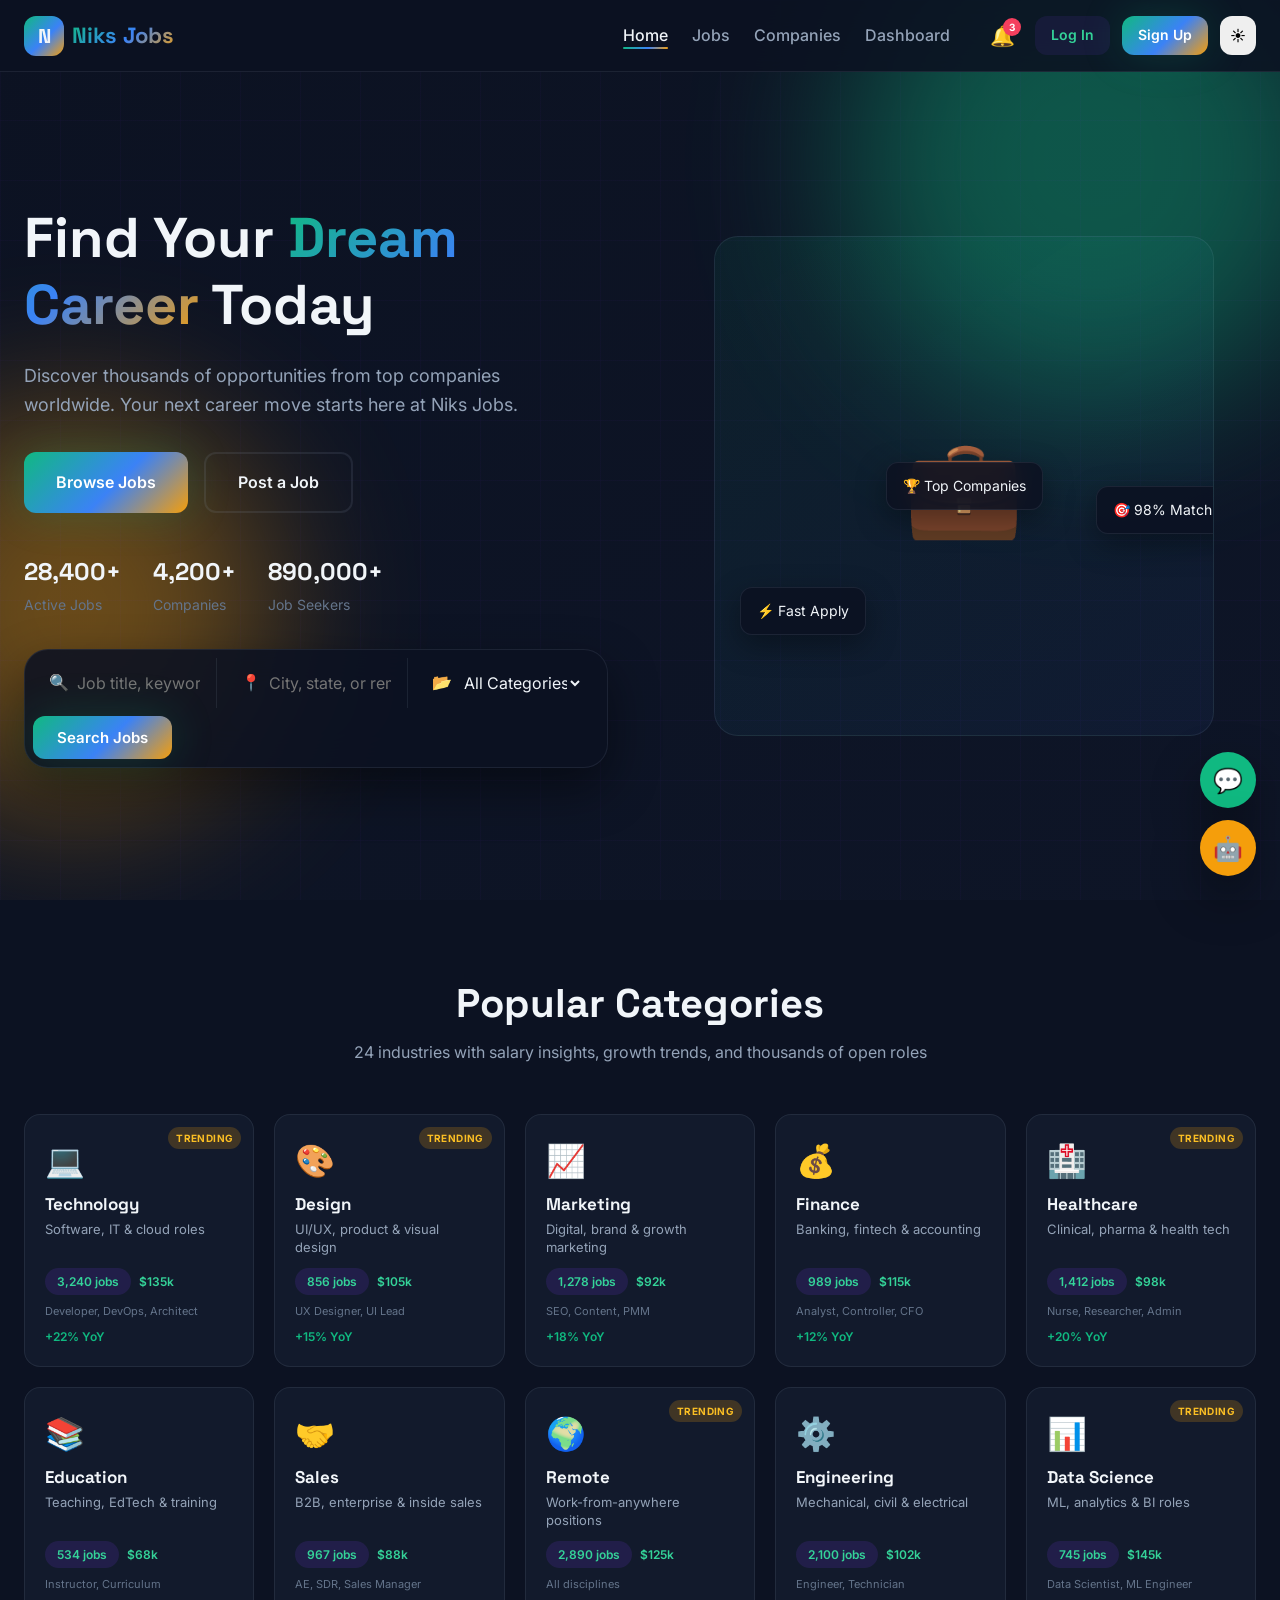
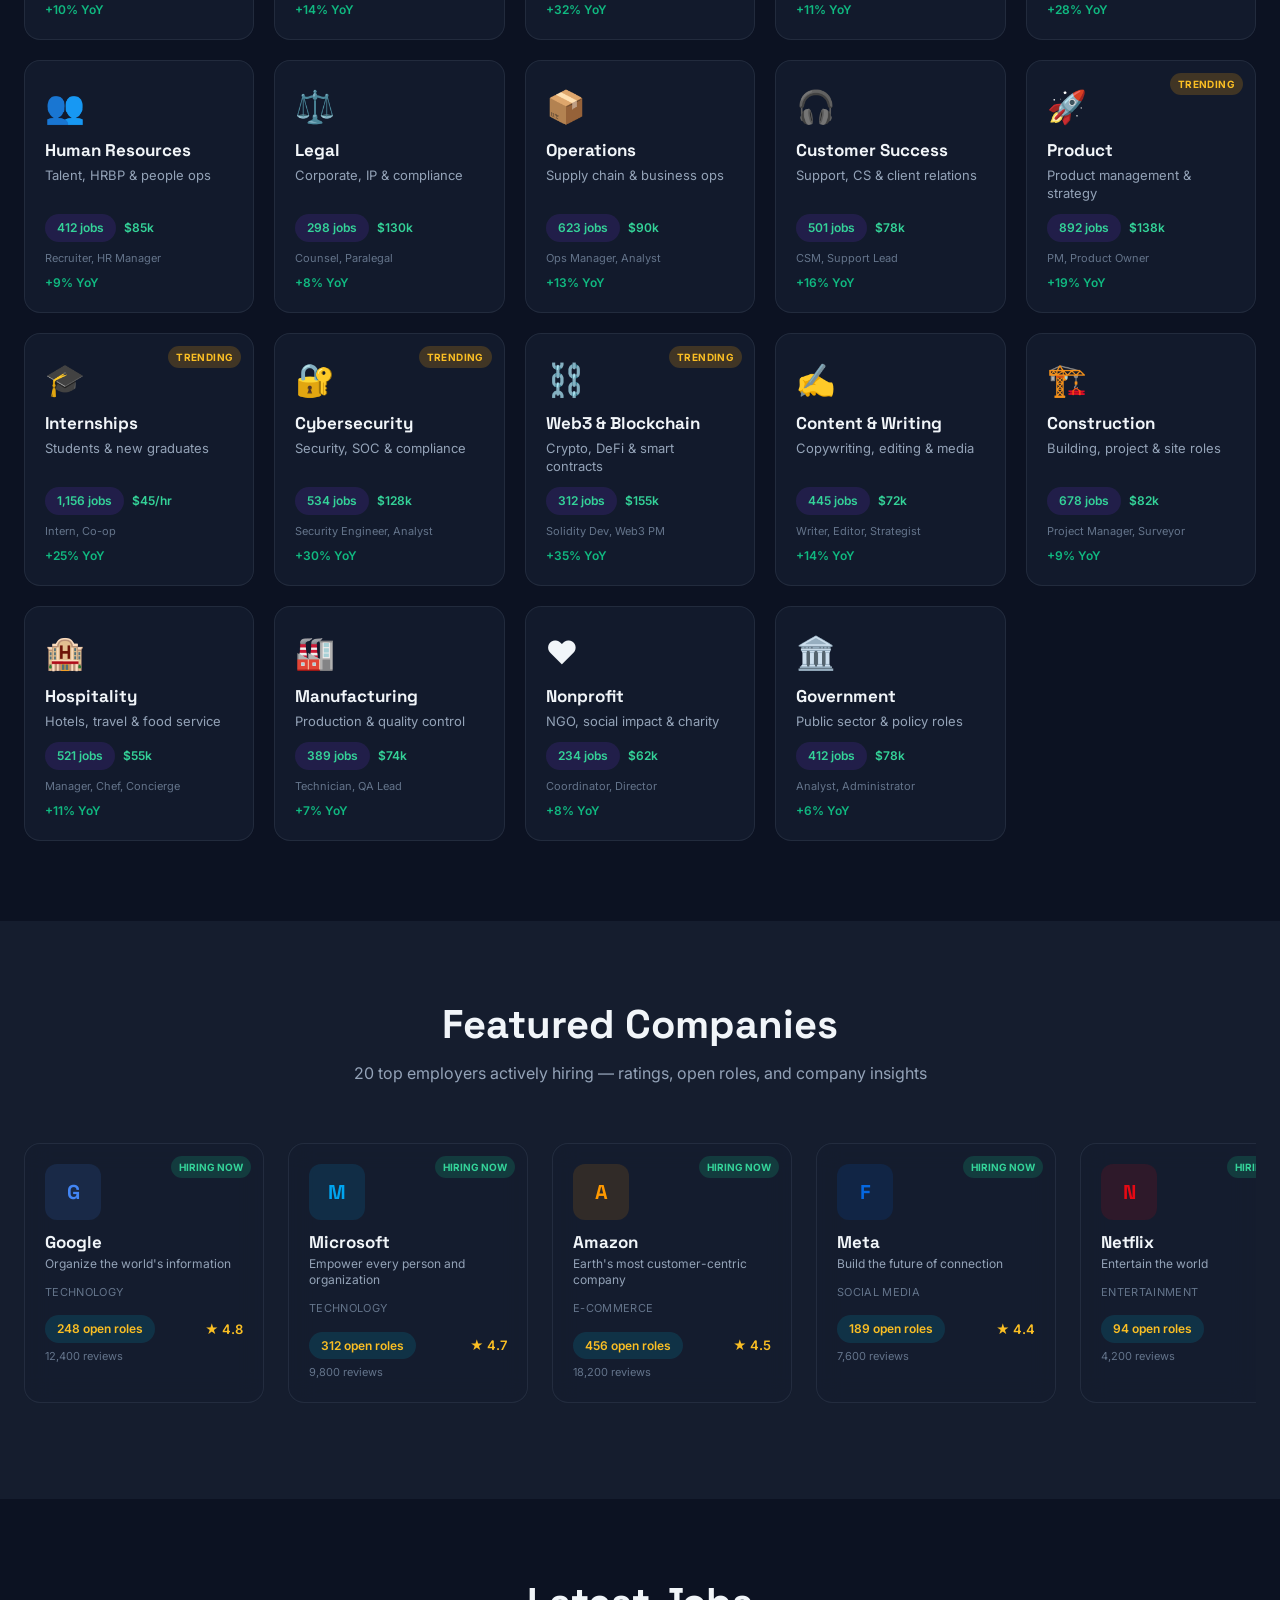
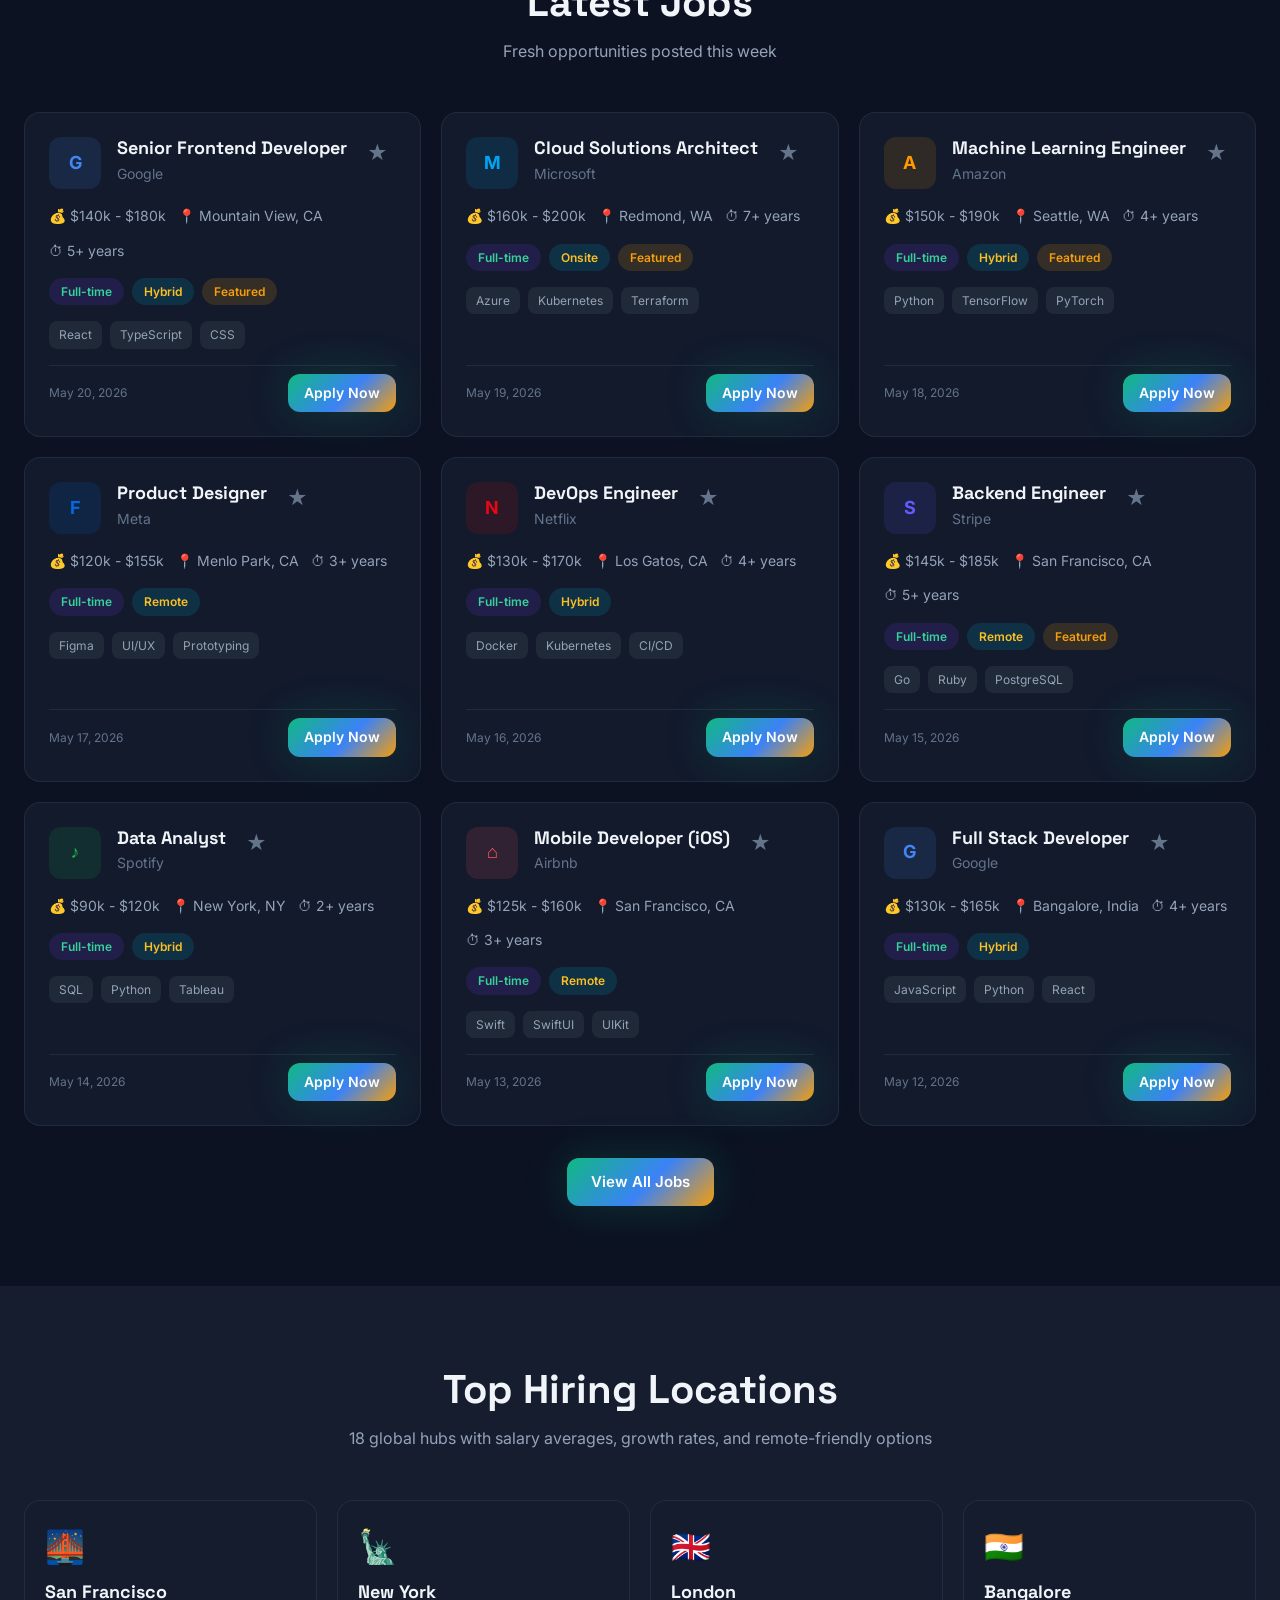
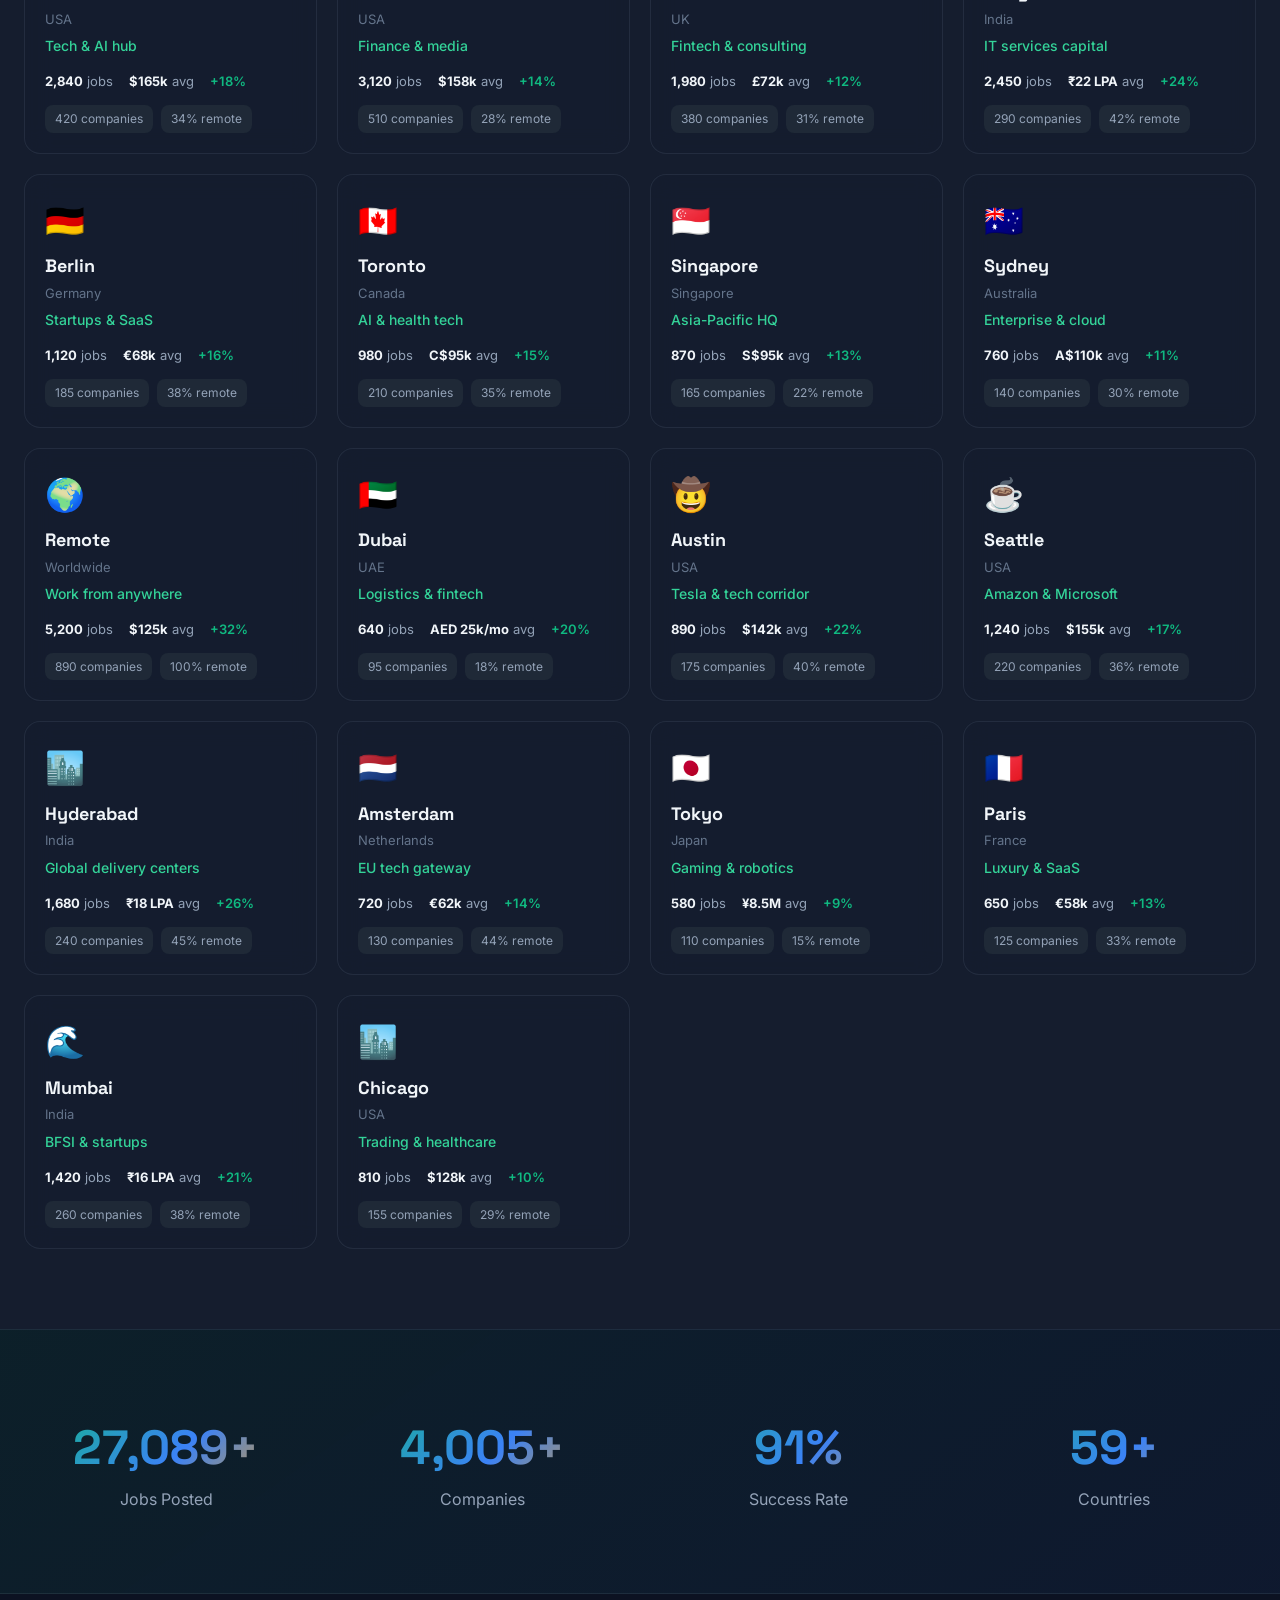
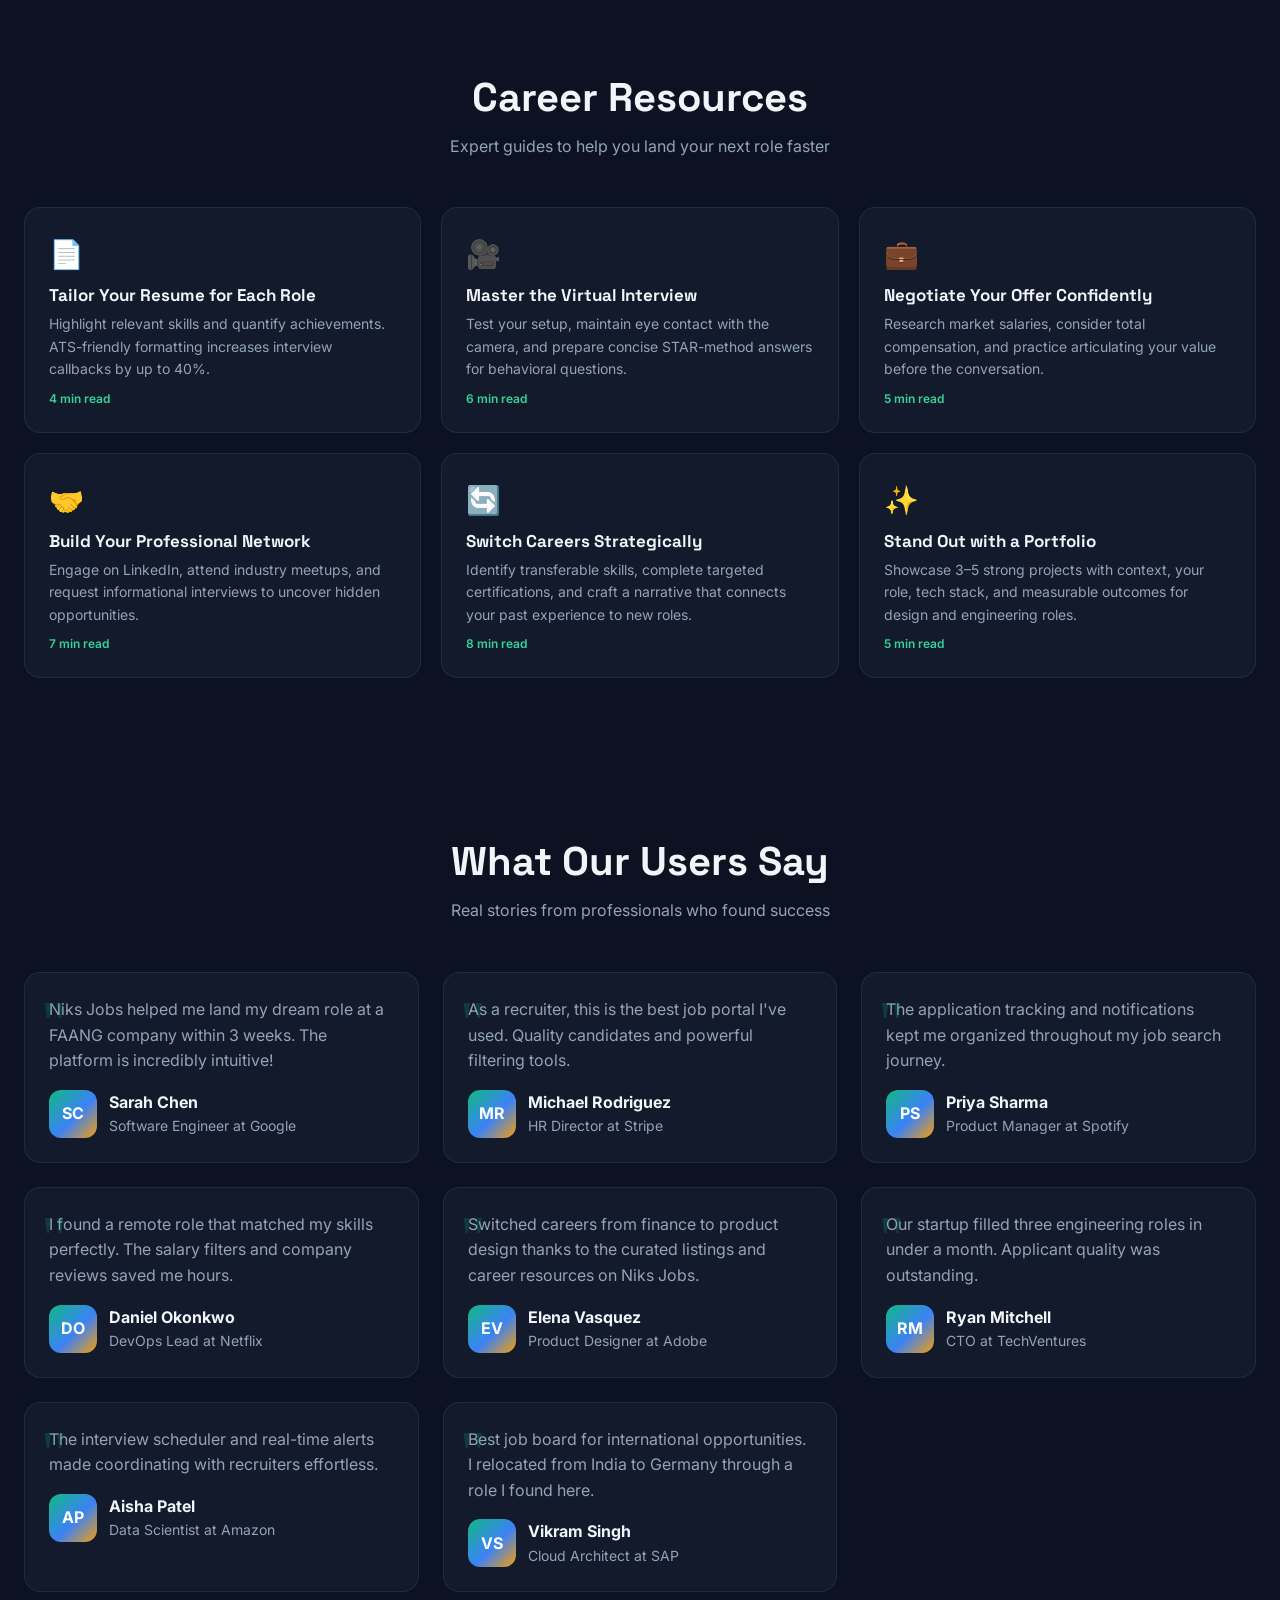
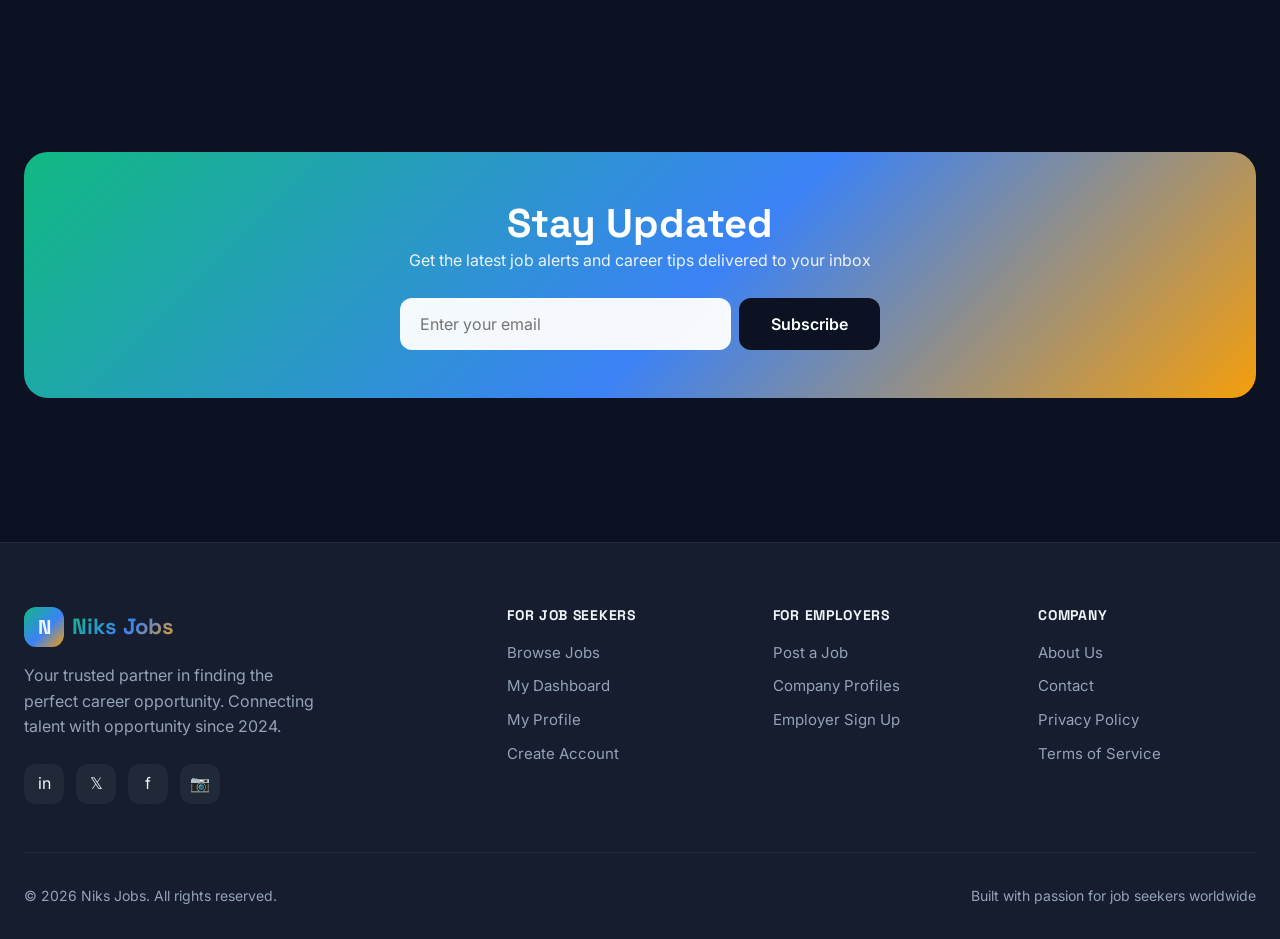
==== commit 1412b12a: "Resolved merge conflict" ====
--- a/index.html
+++ b/index.html
@@ -119,7 +119,7 @@
       <div class="container">
         <div class="section-header reveal">
           <h2>Popular Categories</h2>
-          <p>Explore jobs across diverse industries and find your perfect fit</p>
+          <p>24 industries with salary insights, growth trends, and thousands of open roles</p>
         </div>
         <div class="categories-grid" id="categories-grid"></div>
       </div>
@@ -129,7 +129,7 @@
       <div class="container">
         <div class="section-header reveal">
           <h2>Featured Companies</h2>
-          <p>Join industry leaders who are hiring on Niks Jobs</p>
+          <p>20 top employers actively hiring — ratings, open roles, and company insights</p>
         </div>
         <div class="companies-scroll" id="featured-companies"></div>
       </div>
@@ -152,7 +152,7 @@
       <div class="container">
         <div class="section-header reveal">
           <h2>Top Hiring Locations</h2>
-          <p>Explore opportunities in the world's fastest-growing job markets</p>
+          <p>18 global hubs with salary averages, growth rates, and remote-friendly options</p>
         </div>
         <div class="locations-grid" id="locations-grid"></div>
       </div>
--- a/css/animations.css
+++ b/css/animations.css
@@ -60,6 +60,24 @@
   transform: translateY(0);
 }
 
+/* Home section grids: show content once JS renders (prevents invisible cards) */
+#categories-grid .reveal,
+#featured-companies .reveal,
+#locations-grid .reveal,
+#latest-jobs .reveal,
+#career-tips-grid .reveal,
+#testimonials-grid .reveal,
+#jobs-container .reveal {
+  opacity: 1;
+  transform: none;
+}
+
+#categories-grid:not(:empty),
+#featured-companies:not(:empty),
+#locations-grid:not(:empty) {
+  min-height: 120px;
+}
+
 .skeleton {
   background: linear-gradient(90deg, var(--bg-tertiary) 25%, var(--bg-secondary) 50%, var(--bg-tertiary) 75%);
   background-size: 200% 100%;
--- a/css/pages.css
+++ b/css/pages.css
@@ -175,29 +175,76 @@
 /* Categories */
 .categories-grid {
   display: grid;
-  grid-template-columns: repeat(auto-fill, minmax(160px, 1fr));
-  gap: 1rem;
+  grid-template-columns: repeat(auto-fill, minmax(220px, 1fr));
+  gap: 1.25rem;
 }
 
 .category-card {
-  text-align: center;
-  padding: 1.5rem 1rem;
+  text-align: left;
+  padding: 1.25rem;
   cursor: pointer;
+  position: relative;
+  min-height: 200px;
+  display: flex;
+  flex-direction: column;
+}
+
+.category-trending {
+  position: absolute;
+  top: 0.75rem;
+  right: 0.75rem;
+  font-size: 0.625rem;
+  font-weight: 700;
+  text-transform: uppercase;
+  letter-spacing: 0.04em;
+  padding: 0.2rem 0.5rem;
+  background: rgba(245, 158, 11, 0.2);
+  color: var(--accent-light);
+  border-radius: var(--radius-full);
 }
 
 .category-card .icon {
   font-size: 2rem;
+  margin-bottom: 0.5rem;
+}
+
+.category-card h3 {
+  font-size: 1.0625rem;
+  margin-bottom: 0.35rem;
+}
+
+.category-desc {
+  font-size: 0.8125rem;
+  color: var(--text-secondary);
   margin-bottom: 0.75rem;
-}
-
-.category-card h3 {
-  font-size: 1rem;
-  margin-bottom: 0.25rem;
-}
-
-.category-card span {
+  flex: 1;
+  line-height: 1.4;
+}
+
+.category-meta {
+  display: flex;
+  flex-wrap: wrap;
+  gap: 0.5rem;
+  align-items: center;
+  margin-bottom: 0.5rem;
+}
+
+.category-salary {
   font-size: 0.75rem;
+  color: var(--primary-light);
+  font-weight: 600;
+}
+
+.category-roles {
+  font-size: 0.6875rem;
   color: var(--text-muted);
+  margin-bottom: 0.35rem;
+}
+
+.category-growth {
+  font-size: 0.75rem;
+  color: var(--success);
+  font-weight: 600;
 }
 
 /* Companies */
@@ -205,9 +252,11 @@
   display: flex;
   gap: 1.5rem;
   overflow-x: auto;
-  padding: 0.5rem 0;
+  padding: 0.5rem 0 1rem;
   scroll-snap-type: x mandatory;
   -webkit-overflow-scrolling: touch;
+  min-height: 220px;
+  align-items: stretch;
 }
 
 .companies-scroll::-webkit-scrollbar { height: 6px; }
@@ -217,18 +266,76 @@
 }
 
 .company-card {
-  flex: 0 0 200px;
+  flex: 0 0 240px;
   scroll-snap-align: start;
-  text-align: center;
-  padding: 1.5rem;
-}
-
-.company-card .logo {
-  width: 64px;
-  height: 64px;
-  margin: 0 auto 1rem;
+  text-align: left;
+  padding: 1.25rem;
+  position: relative;
+}
+
+.company-card-rich .logo {
+  width: 56px;
+  height: 56px;
+  margin: 0 0 0.75rem;
   border-radius: var(--radius-md);
-  font-size: 1.5rem;
+  font-size: 1.25rem;
+}
+
+.company-hiring {
+  position: absolute;
+  top: 0.75rem;
+  right: 0.75rem;
+  font-size: 0.625rem;
+  font-weight: 700;
+  text-transform: uppercase;
+  padding: 0.2rem 0.5rem;
+  background: rgba(16, 185, 129, 0.2);
+  color: var(--primary-light);
+  border-radius: var(--radius-full);
+}
+
+.company-card h3 {
+  font-size: 1.0625rem;
+  margin-bottom: 0.25rem;
+}
+
+.company-tagline {
+  font-size: 0.75rem;
+  color: var(--text-secondary);
+  margin-bottom: 0.35rem;
+  line-height: 1.35;
+  display: -webkit-box;
+  -webkit-line-clamp: 2;
+  -webkit-box-orient: vertical;
+  overflow: hidden;
+}
+
+.company-industry {
+  font-size: 0.6875rem;
+  color: var(--text-muted);
+  text-transform: uppercase;
+  letter-spacing: 0.03em;
+}
+
+.company-stats {
+  display: flex;
+  align-items: center;
+  justify-content: space-between;
+  gap: 0.5rem;
+  margin-top: 0.75rem;
+  flex-wrap: wrap;
+}
+
+.company-rating {
+  font-size: 0.8125rem;
+  color: var(--accent-light);
+  font-weight: 600;
+}
+
+.company-reviews {
+  font-size: 0.6875rem;
+  color: var(--text-muted);
+  margin-top: 0.35rem;
 }
 
 /* Stats section */
@@ -569,14 +676,17 @@
 
 .locations-grid {
   display: grid;
-  grid-template-columns: repeat(auto-fill, minmax(180px, 1fr));
-  gap: 1rem;
+  grid-template-columns: repeat(auto-fill, minmax(240px, 1fr));
+  gap: 1.25rem;
 }
 
 .location-card {
-  text-align: center;
-  padding: 1.25rem 1rem;
+  text-align: left;
+  padding: 1.25rem;
   transition: all var(--transition-base);
+  display: flex;
+  flex-direction: column;
+  gap: 0.35rem;
 }
 
 .location-card:hover {
@@ -586,17 +696,48 @@
 .location-icon {
   font-size: 2rem;
   display: block;
-  margin-bottom: 0.5rem;
+  margin-bottom: 0.25rem;
 }
 
 .location-card h3 {
-  font-size: 1rem;
-  margin-bottom: 0.25rem;
-}
-
-.location-card p {
+  font-size: 1.125rem;
+  margin-bottom: 0;
+}
+
+.location-country {
   font-size: 0.8125rem;
-  margin-bottom: 0.75rem;
+  color: var(--text-muted);
+}
+
+.location-highlight {
+  font-size: 0.875rem;
+  color: var(--primary-light);
+  font-weight: 500;
+}
+
+.location-stats {
+  display: flex;
+  flex-wrap: wrap;
+  gap: 0.75rem 1rem;
+  margin-top: 0.5rem;
+  font-size: 0.8125rem;
+  color: var(--text-secondary);
+}
+
+.location-stats strong {
+  color: var(--text-primary);
+}
+
+.location-growth {
+  color: var(--success);
+  font-weight: 600;
+}
+
+.location-meta {
+  display: flex;
+  flex-wrap: wrap;
+  gap: 0.5rem;
+  margin-top: 0.5rem;
 }
 
 .career-tips-grid {
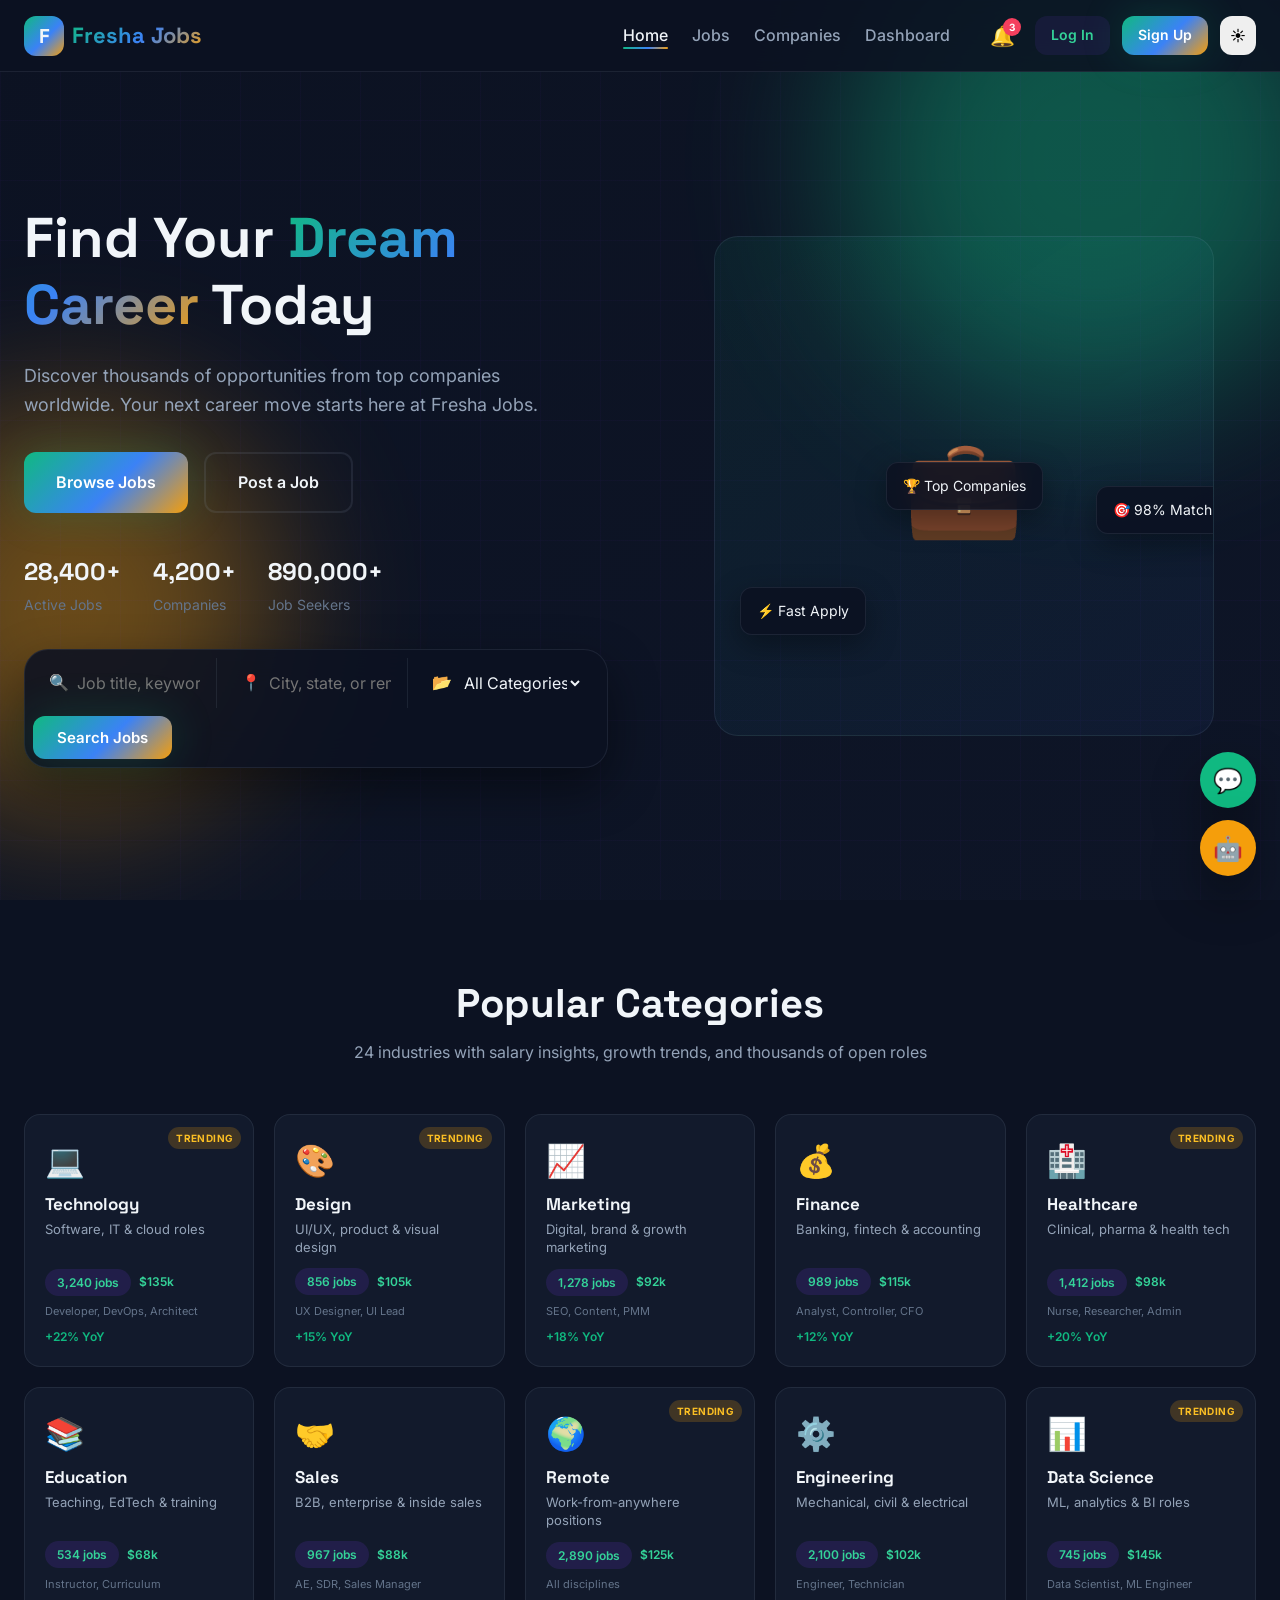
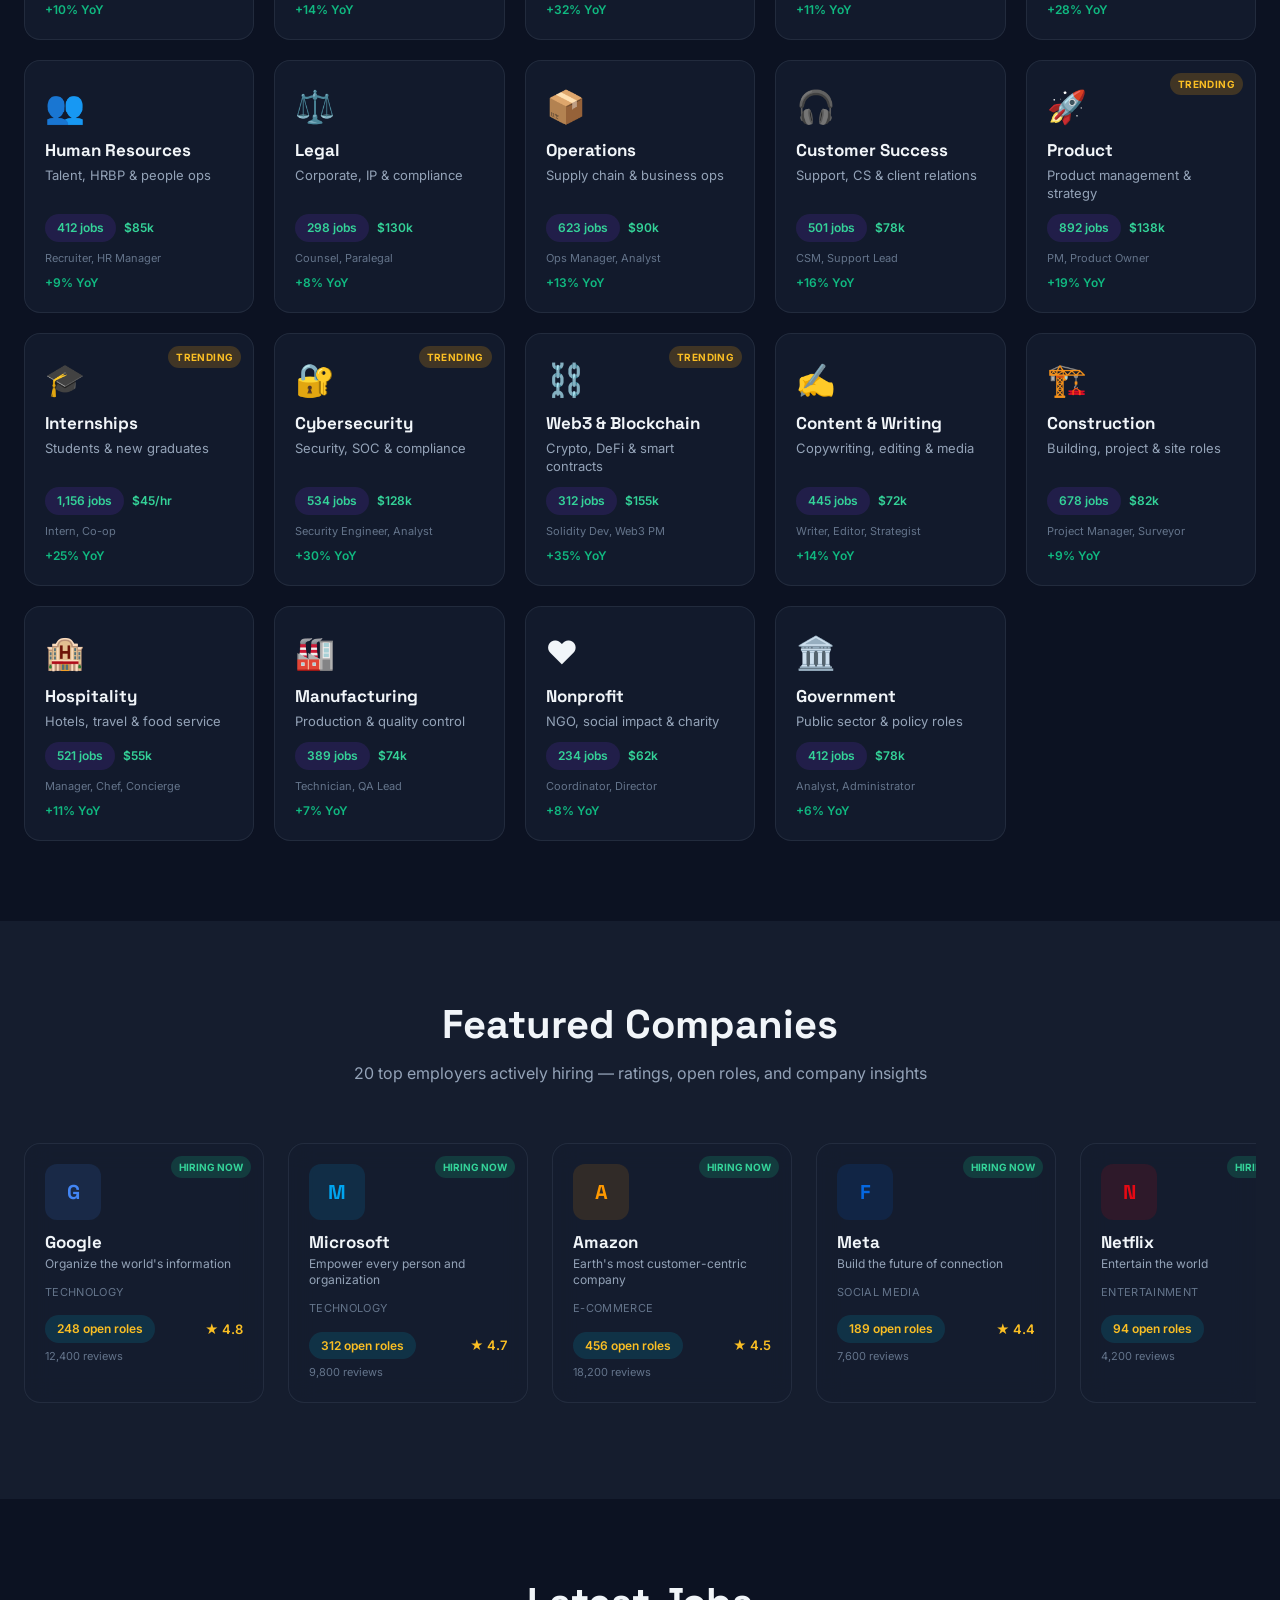
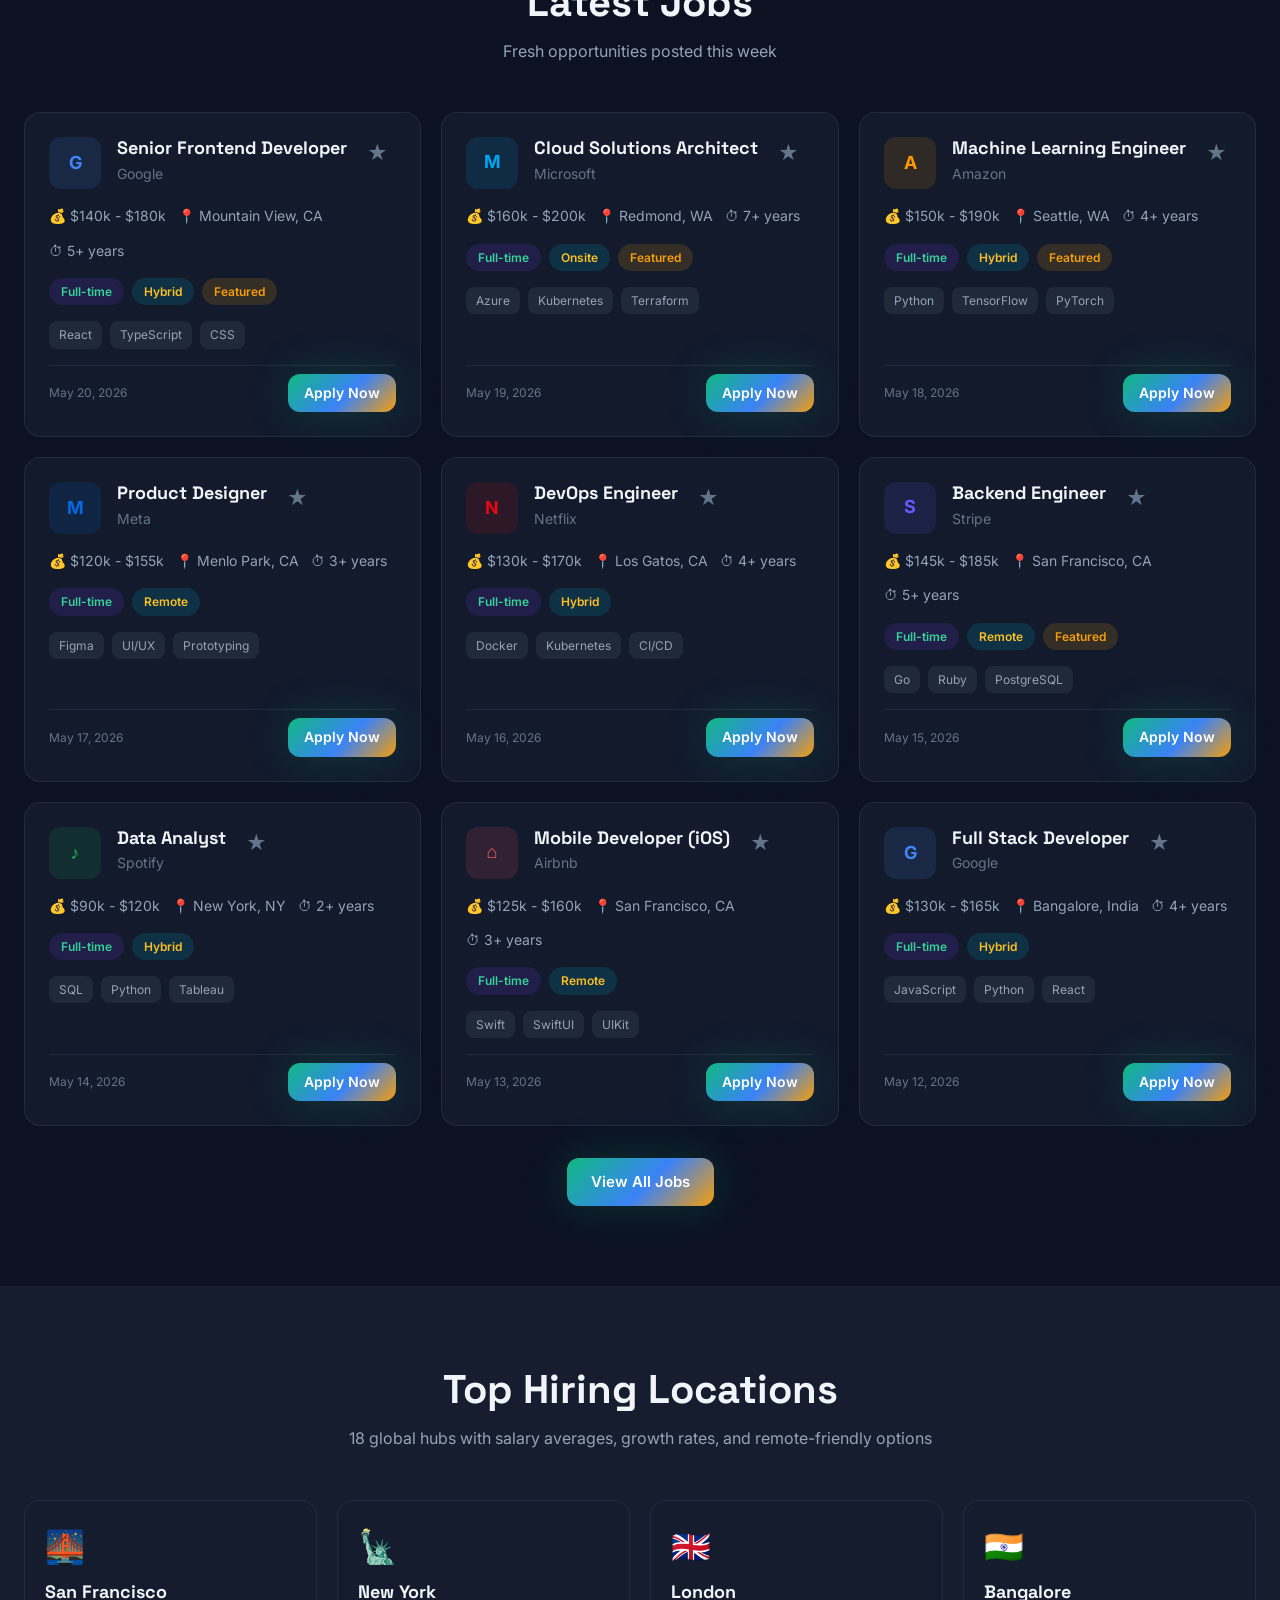
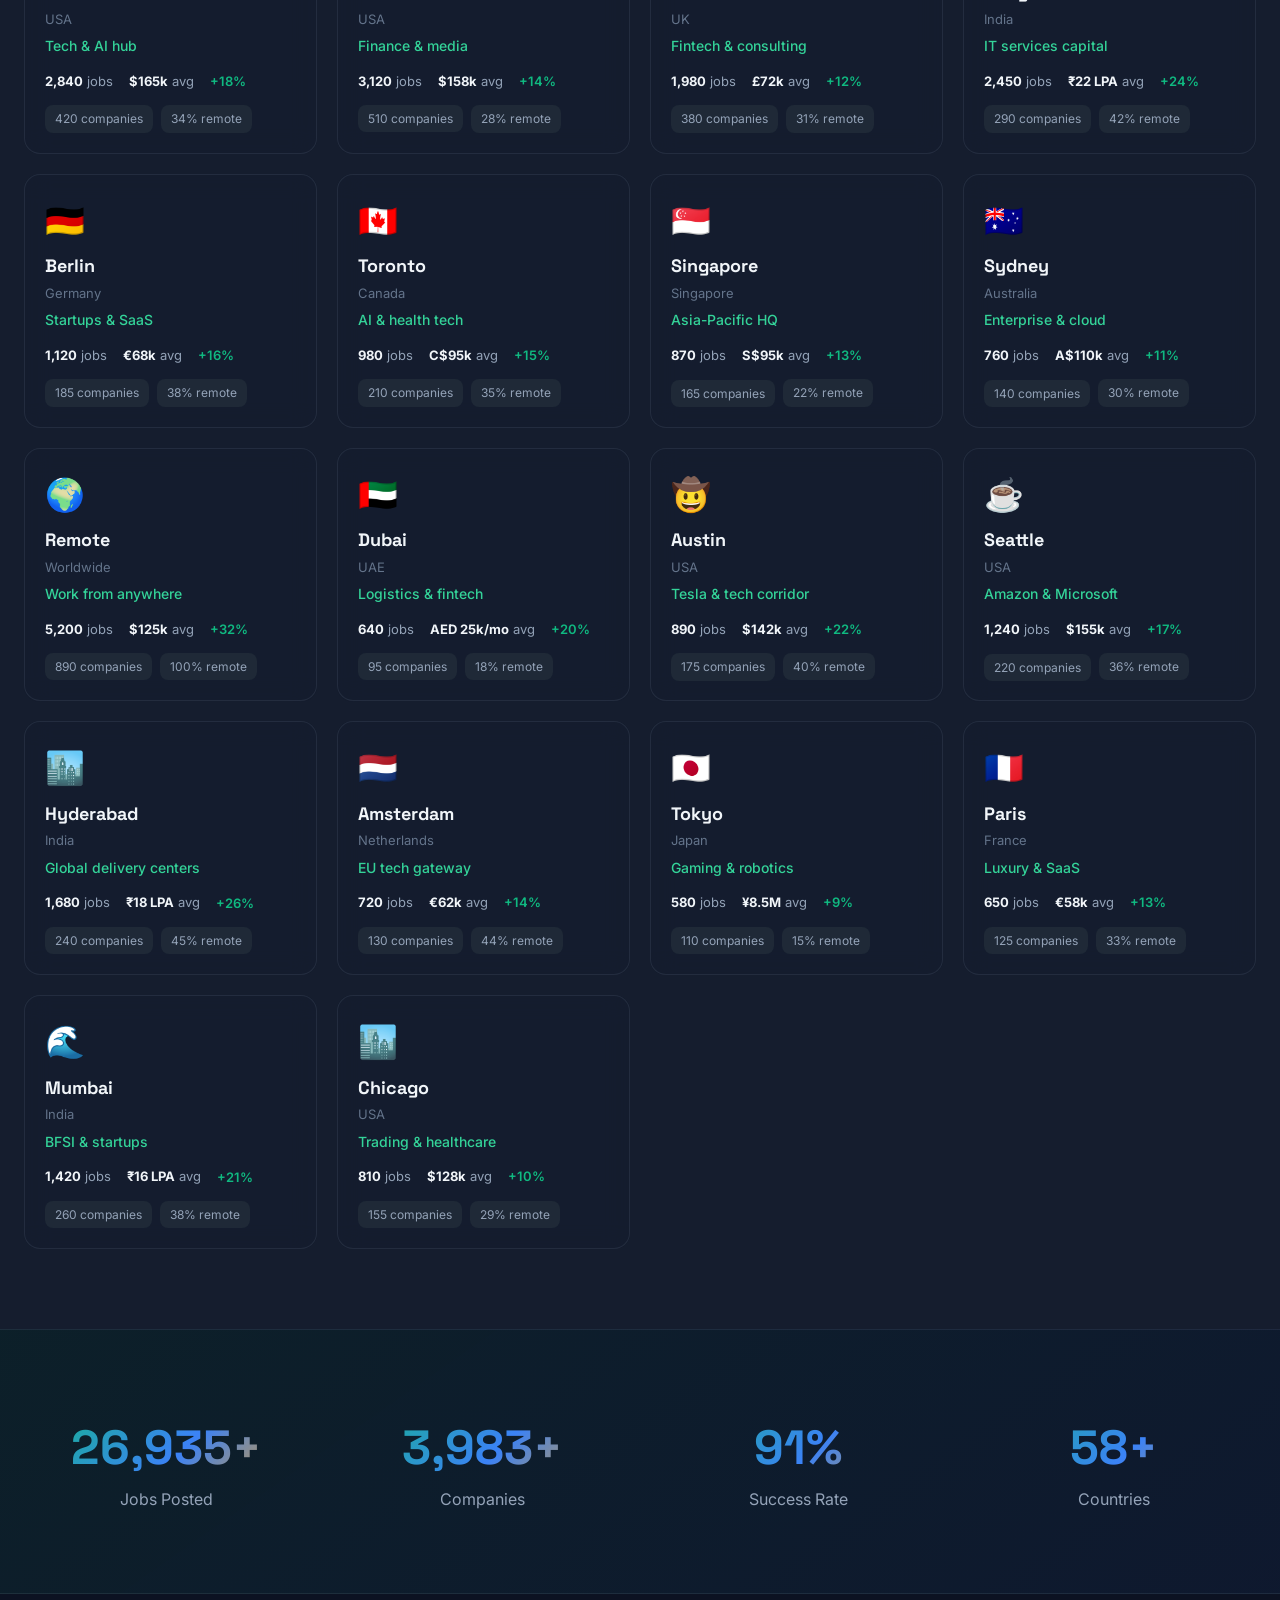
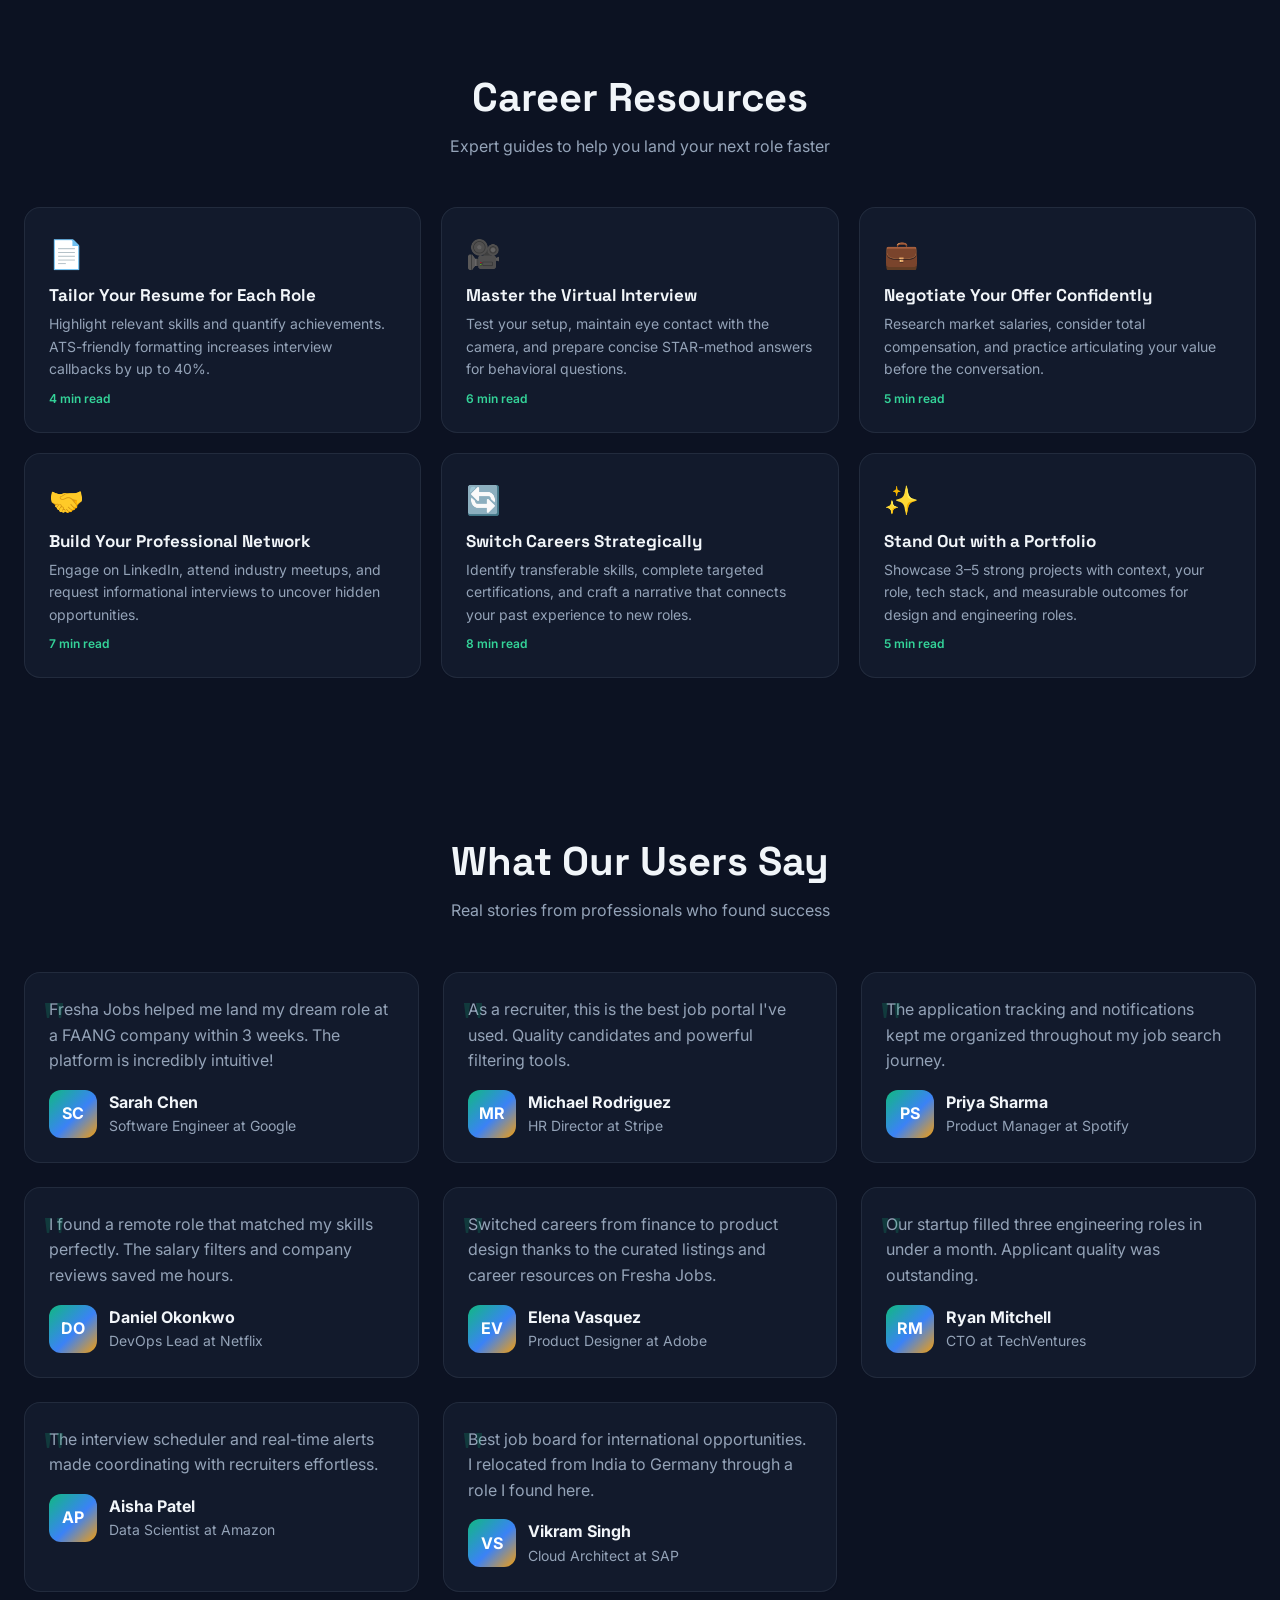
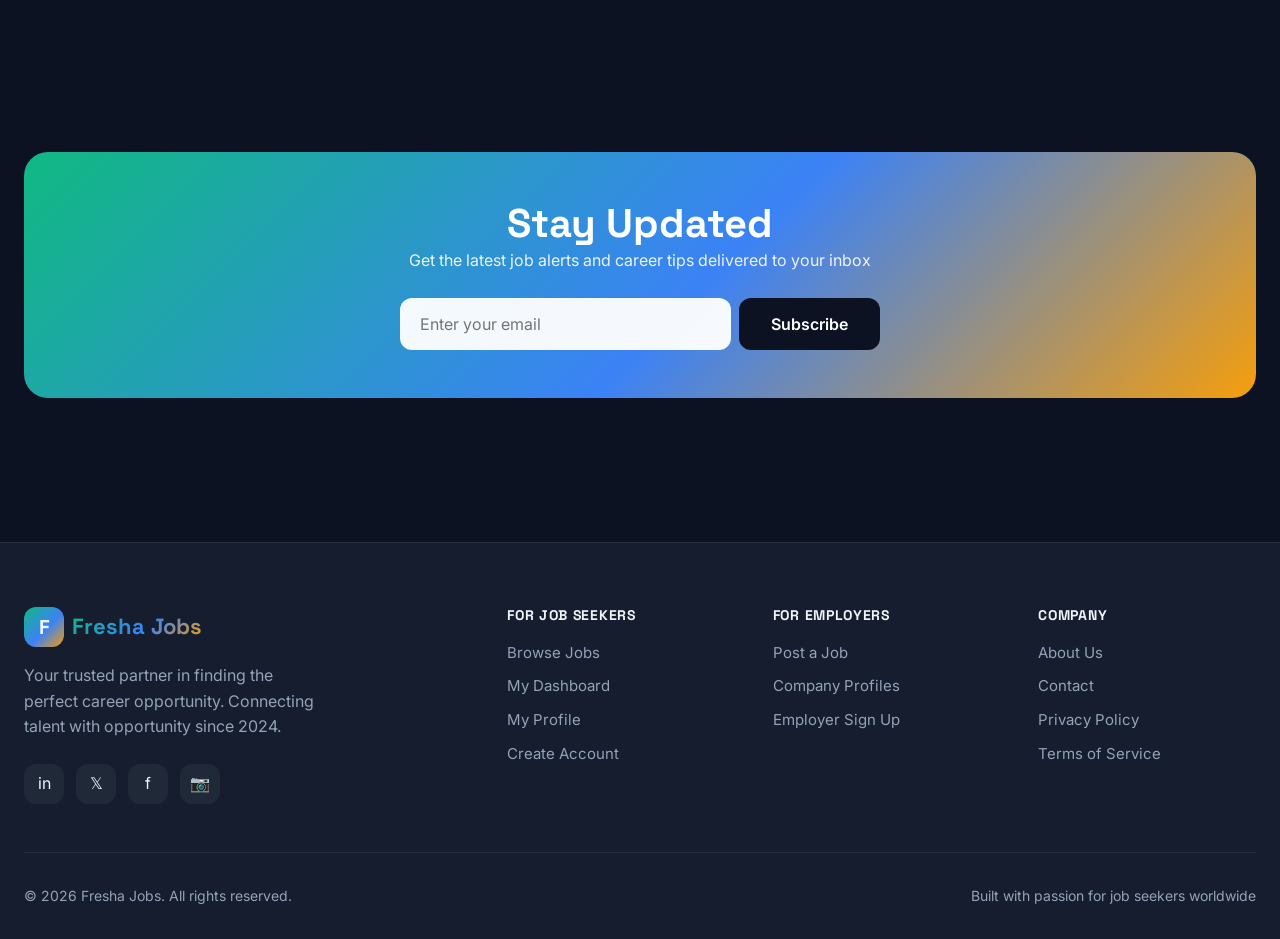
==== commit 491a4dda: "Describe your changes" ====
--- a/index.html
+++ b/index.html
@@ -1,11 +1,11 @@
-<!DOCTYPE html>
+﻿<!DOCTYPE html>
 <html lang="en" data-theme="dark">
 <head>
   <meta charset="UTF-8">
   <meta name="viewport" content="width=device-width, initial-scale=1.0">
-  <meta name="description" content="Niks Jobs - Find your dream career. Premium job portal with thousands of opportunities from top companies worldwide.">
-  <meta name="keywords" content="jobs, careers, hiring, job portal, niks jobs">
-  <title>Niks Jobs | Find Your Dream Career</title>
+  <meta name="description" content="Fresha Jobs - Find your dream career. Premium job portal with thousands of opportunities from top companies worldwide.">
+  <meta name="keywords" content="jobs, careers, hiring, job portal, Fresha Jobs">
+  <title>Fresha Jobs | Find Your Dream Career</title>
   <link rel="preconnect" href="https://fonts.googleapis.com">
   <link rel="preconnect" href="https://fonts.gstatic.com" crossorigin>
   <link href="https://fonts.googleapis.com/css2?family=Inter:wght@400;500;600;700&family=Space+Grotesk:wght@500;600;700&display=swap" rel="stylesheet">
@@ -24,8 +24,8 @@
   <header class="header">
     <div class="header-inner">
       <a href="index.html" class="logo">
-        <div class="logo-icon">N</div>
-        <span>Niks Jobs</span>
+        <div class="logo-icon">F</div>
+        <span>Fresha Jobs</span>
       </a>
       <nav class="nav">
         <ul class="nav-links">
@@ -70,7 +70,7 @@
       <div class="container hero-content">
         <div class="hero-text reveal">
           <h1>Find Your <span class="highlight">Dream Career</span> Today</h1>
-          <p>Discover thousands of opportunities from top companies worldwide. Your next career move starts here at Niks Jobs.</p>
+          <p>Discover thousands of opportunities from top companies worldwide. Your next career move starts here at Fresha Jobs.</p>
           <div class="hero-cta">
             <a href="jobs.html" class="btn btn-primary btn-lg">Browse Jobs</a>
             <a href="register.html" class="btn btn-outline btn-lg">Post a Job</a>
@@ -207,7 +207,7 @@
     <div class="container">
       <div class="footer-grid">
         <div class="footer-brand">
-          <a href="index.html" class="logo"><div class="logo-icon">N</div><span>Niks Jobs</span></a>
+          <a href="index.html" class="logo"><div class="logo-icon">F</div><span>Fresha Jobs</span></a>
           <p>Your trusted partner in finding the perfect career opportunity. Connecting talent with opportunity since 2024.</p>
           <div class="footer-social">
             <a href="#" aria-label="LinkedIn">in</a>
@@ -244,7 +244,7 @@
         </div>
       </div>
       <div class="footer-bottom">
-        <p>&copy; 2026 Niks Jobs. All rights reserved.</p>
+        <p>&copy; 2026 Fresha Jobs. All rights reserved.</p>
         <p>Built with passion for job seekers worldwide</p>
       </div>
     </div>
